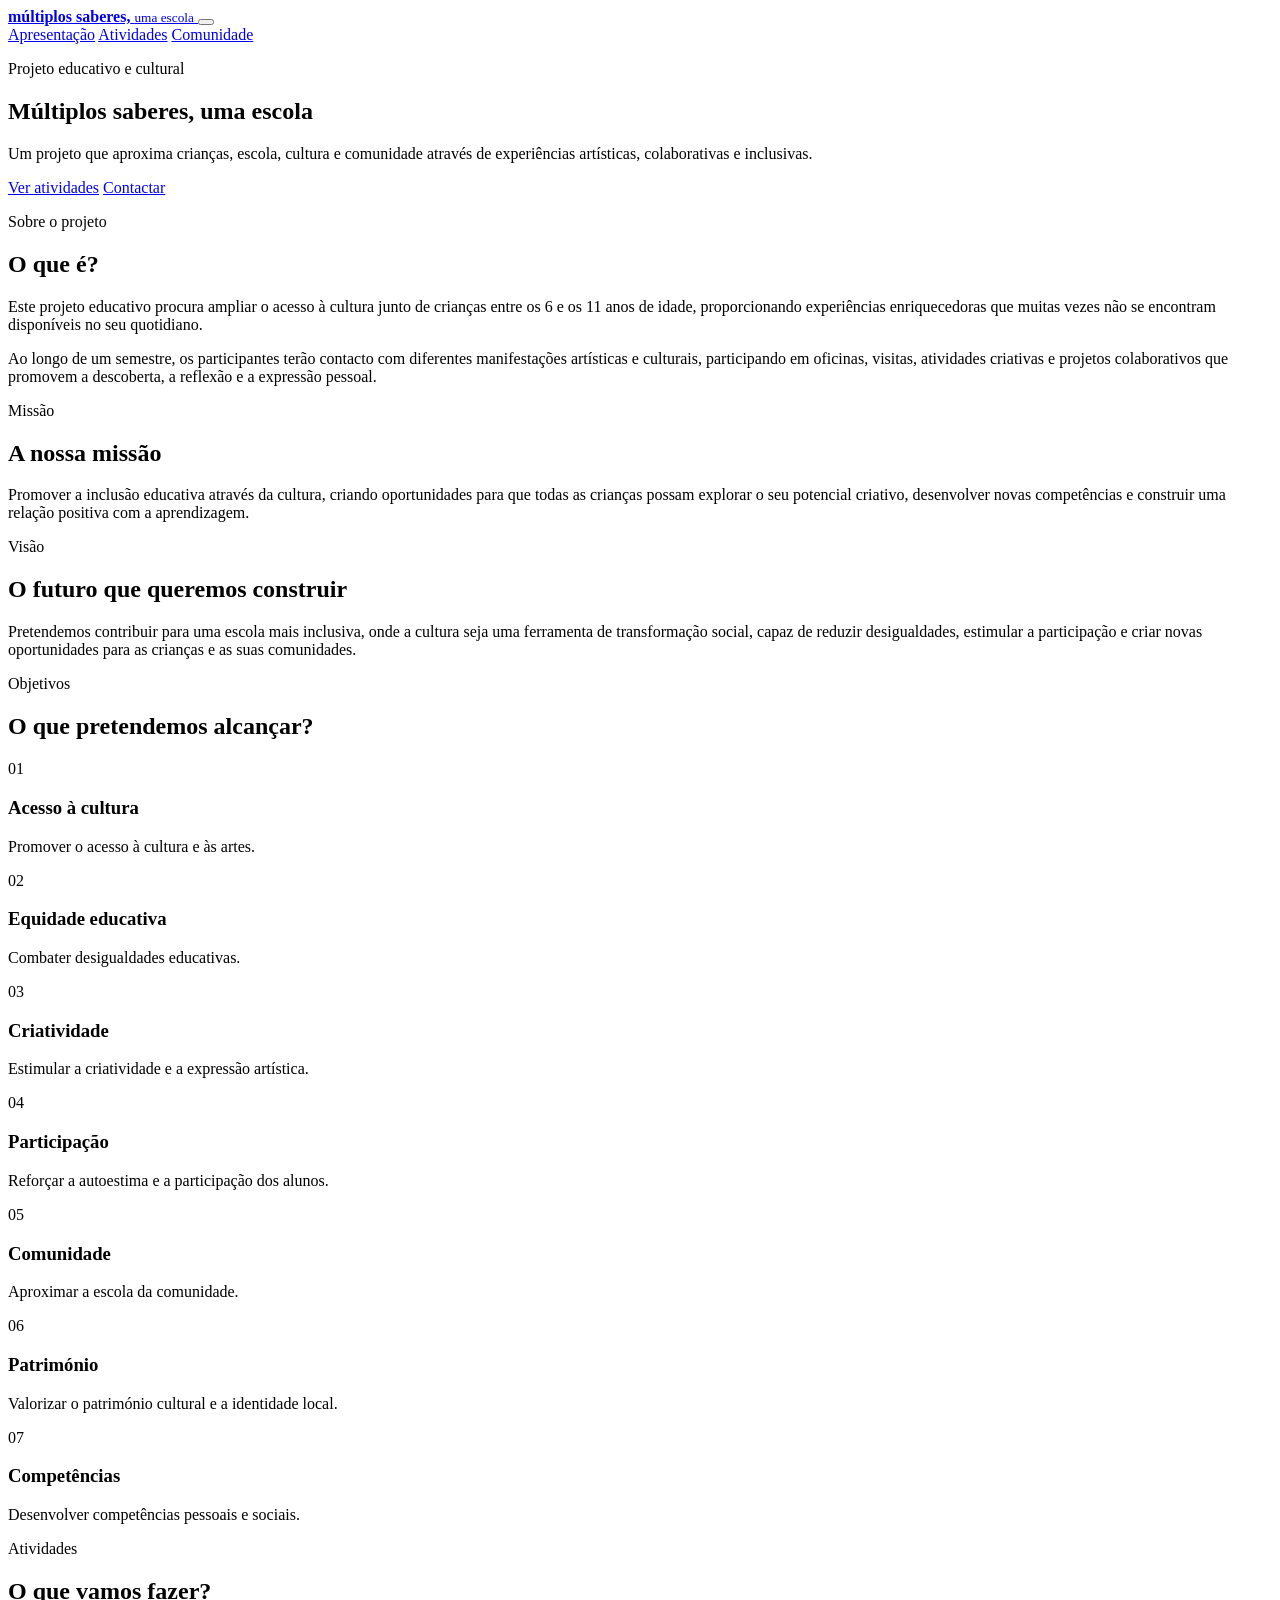
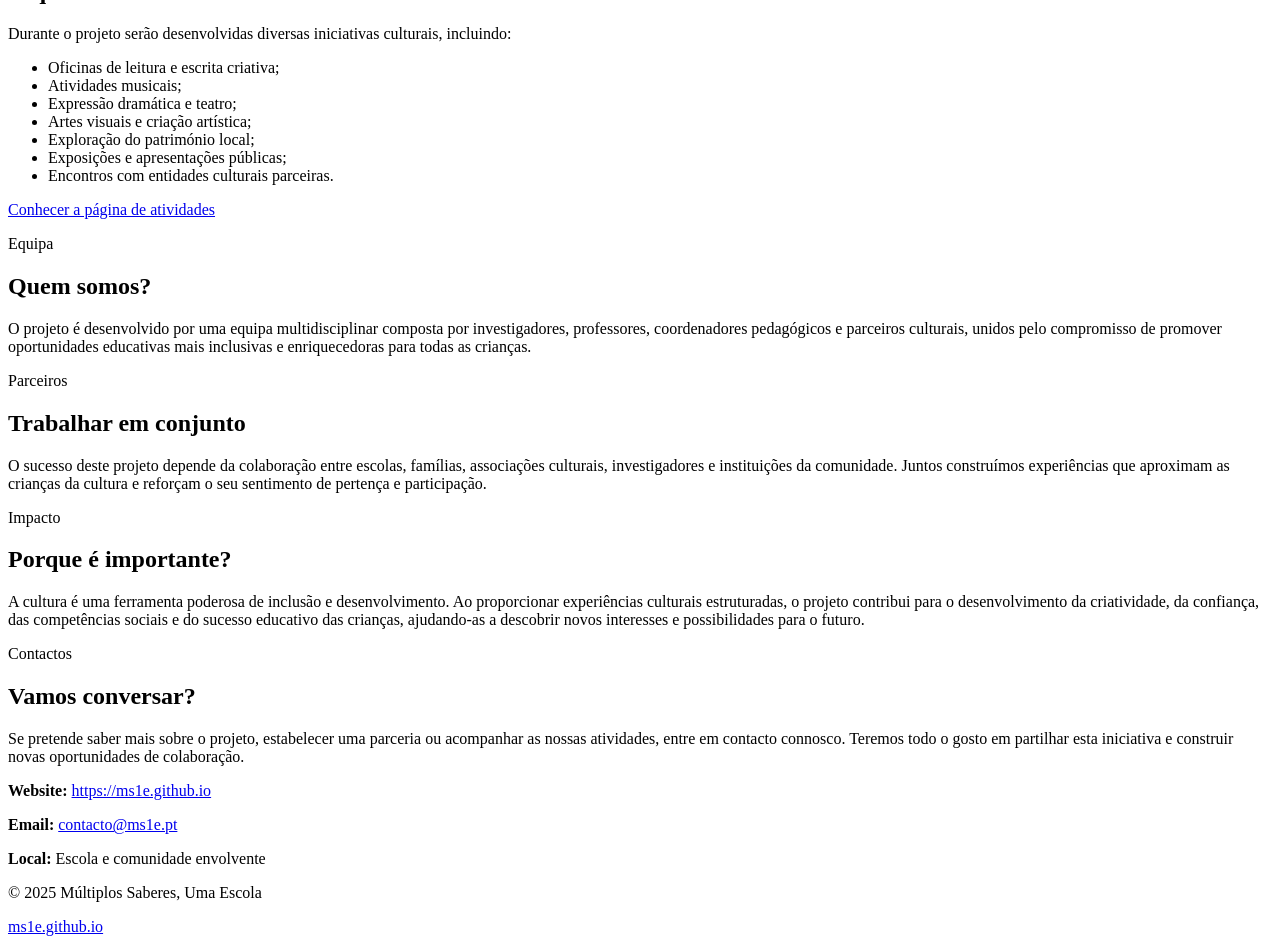
==== index.html @ 80d7c2c6 "Create index.html" ====
<!DOCTYPE html>
<html lang="pt-PT">
<head>
  <meta charset="UTF-8" />
  <meta name="viewport" content="width=device-width, initial-scale=1.0" />

  <title>Múltiplos Saberes, Uma Escola</title>

  <meta
    name="description"
    content="Projeto educativo que promove o acesso à cultura, às artes e à participação comunitária junto de crianças entre os 6 e os 11 anos."
  />

  <link rel="canonical" href="https://ms1e.github.io/" />

  <meta property="og:title" content="Múltiplos Saberes, Uma Escola" />
  <meta
    property="og:description"
    content="Projeto educativo que promove o acesso à cultura, às artes e à participação comunitária junto de crianças entre os 6 e os 11 anos."
  />
  <meta property="og:type" content="website" />
  <meta property="og:url" content="https://ms1e.github.io/" />
  <meta property="og:locale" content="pt_PT" />

  <link rel="stylesheet" href="styles.css" />
</head>

<body>
  <header class="site-header">
    <a class="brand" href="index.html" aria-label="Página inicial">
      <span class="brand-symbol" aria-hidden="true">
        <span class="roof"></span>
        <span class="pillars">
          <span class="pillar pillar-coral"></span>
          <span class="pillar-group">
            <span class="circle-teal"></span>
            <span class="square-teal"></span>
          </span>
          <span class="pillar pillar-blue"></span>
        </span>
      </span>

      <span class="brand-text">
        <strong>múltiplos saberes,</strong>
        <small>uma escola</small>
      </span>
    </a>

    <button class="menu-toggle" aria-label="Abrir menu" aria-expanded="false" type="button">
      <span></span>
      <span></span>
      <span></span>
    </button>

    <nav class="main-nav" aria-label="Navegação principal">
      <a href="index.html" class="active">Apresentação</a>
      <a href="atividades.html">Atividades</a>
      <a href="comunidade.html">Comunidade</a>
    </nav>
  </header>

  <main>
    <section class="hero hero-home">
      <div class="hero-pattern" aria-hidden="true"></div>

      <div class="hero-content">
        <p class="eyebrow">Projeto educativo e cultural</p>
        <h1>Múltiplos saberes, uma escola</h1>
        <p class="hero-lead">
          Um projeto que aproxima crianças, escola, cultura e comunidade através de experiências artísticas,
          colaborativas e inclusivas.
        </p>

        <div class="hero-actions">
          <a class="button primary" href="atividades.html">Ver atividades</a>
          <a class="button secondary" href="#contactos">Contactar</a>
        </div>
      </div>
    </section>

    <section class="section intro-section">
      <div class="section-heading">
        <p class="eyebrow">Sobre o projeto</p>
        <h2>O que é?</h2>
      </div>

      <div class="text-column">
        <p>
          Este projeto educativo procura ampliar o acesso à cultura junto de crianças entre os 6 e os 11 anos
          de idade, proporcionando experiências enriquecedoras que muitas vezes não se encontram disponíveis
          no seu quotidiano.
        </p>
        <p>
          Ao longo de um semestre, os participantes terão contacto com diferentes manifestações artísticas
          e culturais, participando em oficinas, visitas, atividades criativas e projetos colaborativos que
          promovem a descoberta, a reflexão e a expressão pessoal.
        </p>
      </div>
    </section>

    <section class="section two-cards">
      <article class="feature-card blue">
        <p class="eyebrow">Missão</p>
        <h2>A nossa missão</h2>
        <p>
          Promover a inclusão educativa através da cultura, criando oportunidades para que todas as crianças
          possam explorar o seu potencial criativo, desenvolver novas competências e construir uma relação
          positiva com a aprendizagem.
        </p>
      </article>

      <article class="feature-card pale">
        <p class="eyebrow">Visão</p>
        <h2>O futuro que queremos construir</h2>
        <p>
          Pretendemos contribuir para uma escola mais inclusiva, onde a cultura seja uma ferramenta de
          transformação social, capaz de reduzir desigualdades, estimular a participação e criar novas
          oportunidades para as crianças e as suas comunidades.
        </p>
      </article>
    </section>

    <section class="section">
      <div class="section-heading">
        <p class="eyebrow">Objetivos</p>
        <h2>O que pretendemos alcançar?</h2>
      </div>

      <div class="grid cards-grid">
        <article class="card coral-line">
          <span class="card-number">01</span>
          <h3>Acesso à cultura</h3>
          <p>Promover o acesso à cultura e às artes.</p>
        </article>

        <article class="card teal-line">
          <span class="card-number">02</span>
          <h3>Equidade educativa</h3>
          <p>Combater desigualdades educativas.</p>
        </article>

        <article class="card yellow-line">
          <span class="card-number">03</span>
          <h3>Criatividade</h3>
          <p>Estimular a criatividade e a expressão artística.</p>
        </article>

        <article class="card blue-line">
          <span class="card-number">04</span>
          <h3>Participação</h3>
          <p>Reforçar a autoestima e a participação dos alunos.</p>
        </article>

        <article class="card coral-line">
          <span class="card-number">05</span>
          <h3>Comunidade</h3>
          <p>Aproximar a escola da comunidade.</p>
        </article>

        <article class="card teal-line">
          <span class="card-number">06</span>
          <h3>Património</h3>
          <p>Valorizar o património cultural e a identidade local.</p>
        </article>

        <article class="card yellow-line">
          <span class="card-number">07</span>
          <h3>Competências</h3>
          <p>Desenvolver competências pessoais e sociais.</p>
        </article>
      </div>
    </section>

    <section class="section split-section">
      <div>
        <p class="eyebrow">Atividades</p>
        <h2>O que vamos fazer?</h2>
      </div>

      <div class="text-column">
        <p>Durante o projeto serão desenvolvidas diversas iniciativas culturais, incluindo:</p>

        <ul class="styled-list">
          <li>Oficinas de leitura e escrita criativa;</li>
          <li>Atividades musicais;</li>
          <li>Expressão dramática e teatro;</li>
          <li>Artes visuais e criação artística;</li>
          <li>Exploração do património local;</li>
          <li>Exposições e apresentações públicas;</li>
          <li>Encontros com entidades culturais parceiras.</li>
        </ul>

        <a class="text-link" href="atividades.html">Conhecer a página de atividades</a>
      </div>
    </section>

    <section class="section two-cards">
      <article class="feature-card pale">
        <p class="eyebrow">Equipa</p>
        <h2>Quem somos?</h2>
        <p>
          O projeto é desenvolvido por uma equipa multidisciplinar composta por investigadores, professores,
          coordenadores pedagógicos e parceiros culturais, unidos pelo compromisso de promover oportunidades
          educativas mais inclusivas e enriquecedoras para todas as crianças.
        </p>
      </article>

      <article class="feature-card teal">
        <p class="eyebrow">Parceiros</p>
        <h2>Trabalhar em conjunto</h2>
        <p>
          O sucesso deste projeto depende da colaboração entre escolas, famílias, associações culturais,
          investigadores e instituições da comunidade. Juntos construímos experiências que aproximam as
          crianças da cultura e reforçam o seu sentimento de pertença e participação.
        </p>
      </article>
    </section>

    <section class="section impact-section">
      <div class="impact-box">
        <p class="eyebrow">Impacto</p>
        <h2>Porque é importante?</h2>
        <p>
          A cultura é uma ferramenta poderosa de inclusão e desenvolvimento. Ao proporcionar experiências
          culturais estruturadas, o projeto contribui para o desenvolvimento da criatividade, da confiança,
          das competências sociais e do sucesso educativo das crianças, ajudando-as a descobrir novos
          interesses e possibilidades para o futuro.
        </p>
      </div>
    </section>

    <section class="section contact-section" id="contactos">
      <div>
        <p class="eyebrow">Contactos</p>
        <h2>Vamos conversar?</h2>
      </div>

      <div class="contact-card">
        <p>
          Se pretende saber mais sobre o projeto, estabelecer uma parceria ou acompanhar as nossas atividades,
          entre em contacto connosco. Teremos todo o gosto em partilhar esta iniciativa e construir novas
          oportunidades de colaboração.
        </p>

        <div class="contact-details">
          <p>
            <strong>Website:</strong>
            <a href="https://ms1e.github.io">https://ms1e.github.io</a>
          </p>
          <p>
            <strong>Email:</strong>
            <a href="mailto:contacto@ms1e.pt">contacto@ms1e.pt</a>
          </p>
          <p>
            <strong>Local:</strong>
            Escola e comunidade envolvente
          </p>
        </div>
      </div>
    </section>
  </main>

  <footer class="site-footer">
    <p>© 2025 Múltiplos Saberes, Uma Escola</p>
    <p><a href="https://ms1e.github.io">ms1e.github.io</a></p>
  </footer>

  <script src="script.js"></script>
</body>
</html>
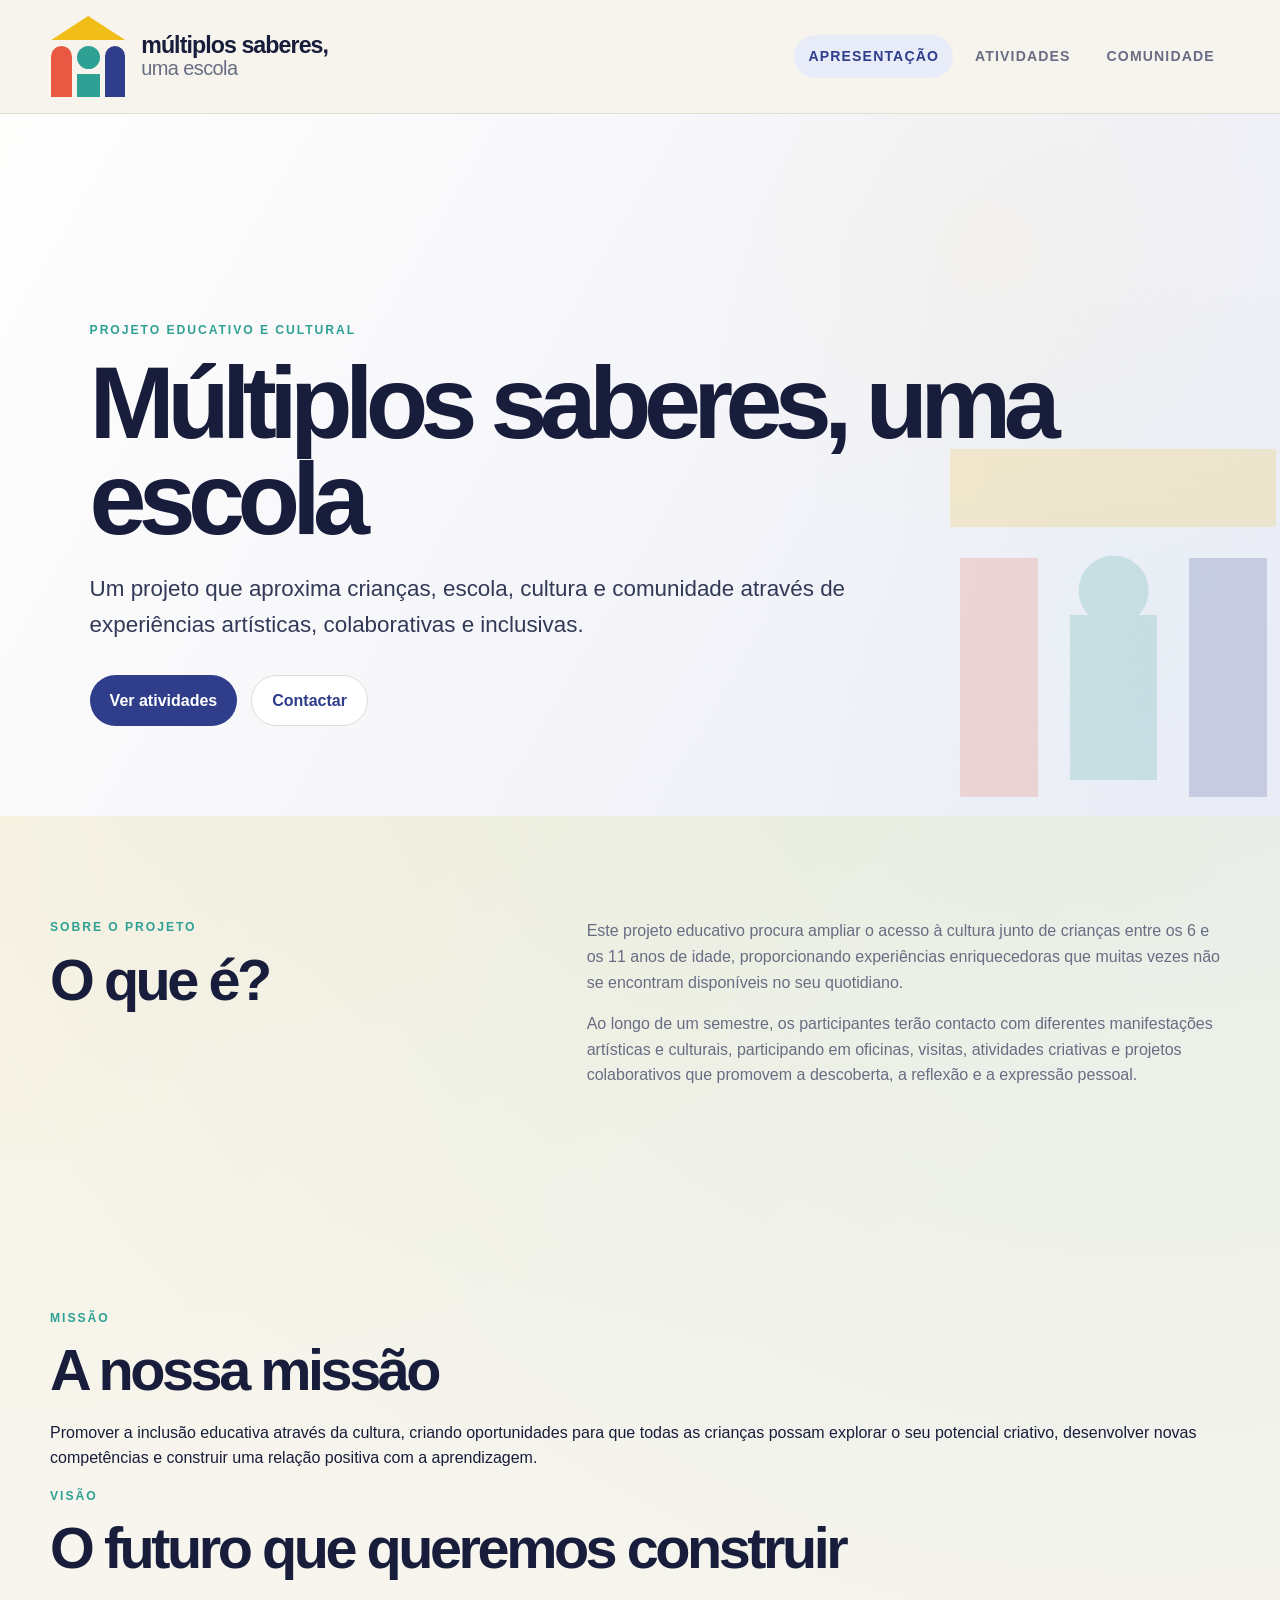
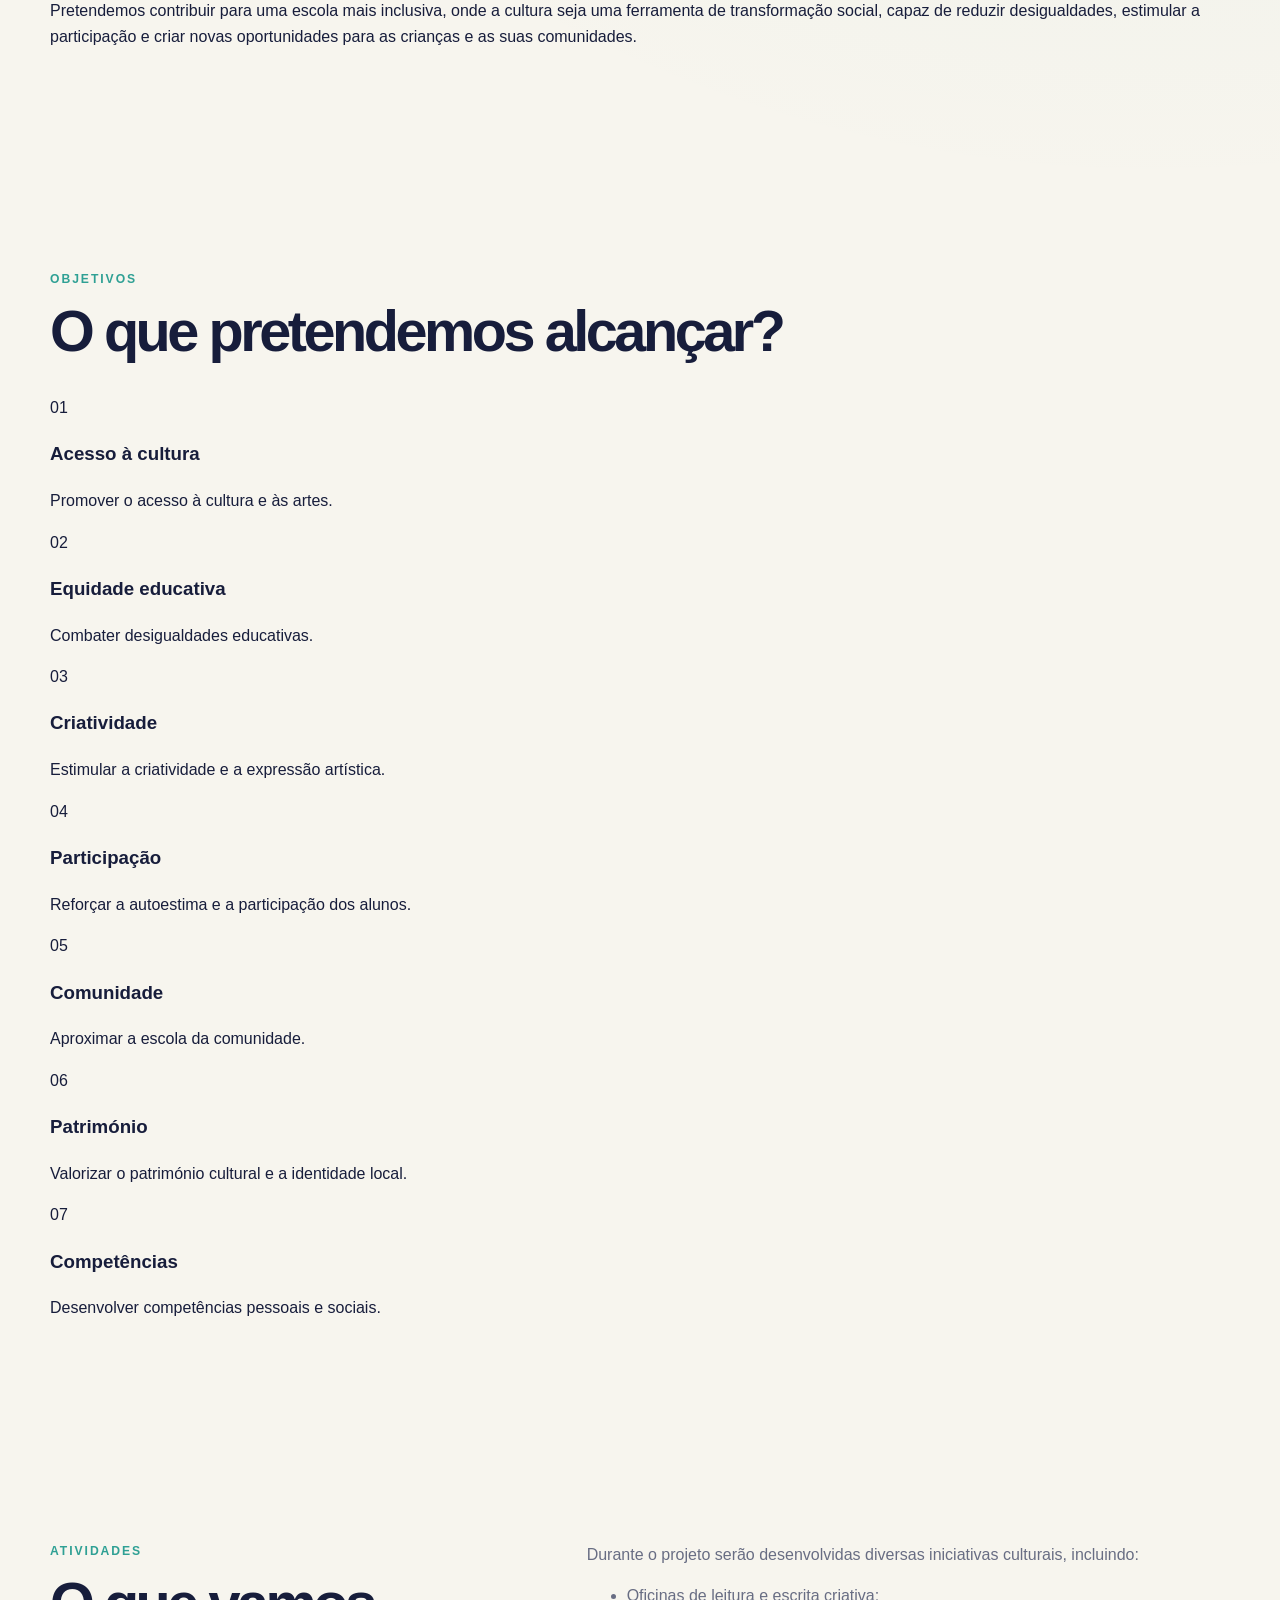
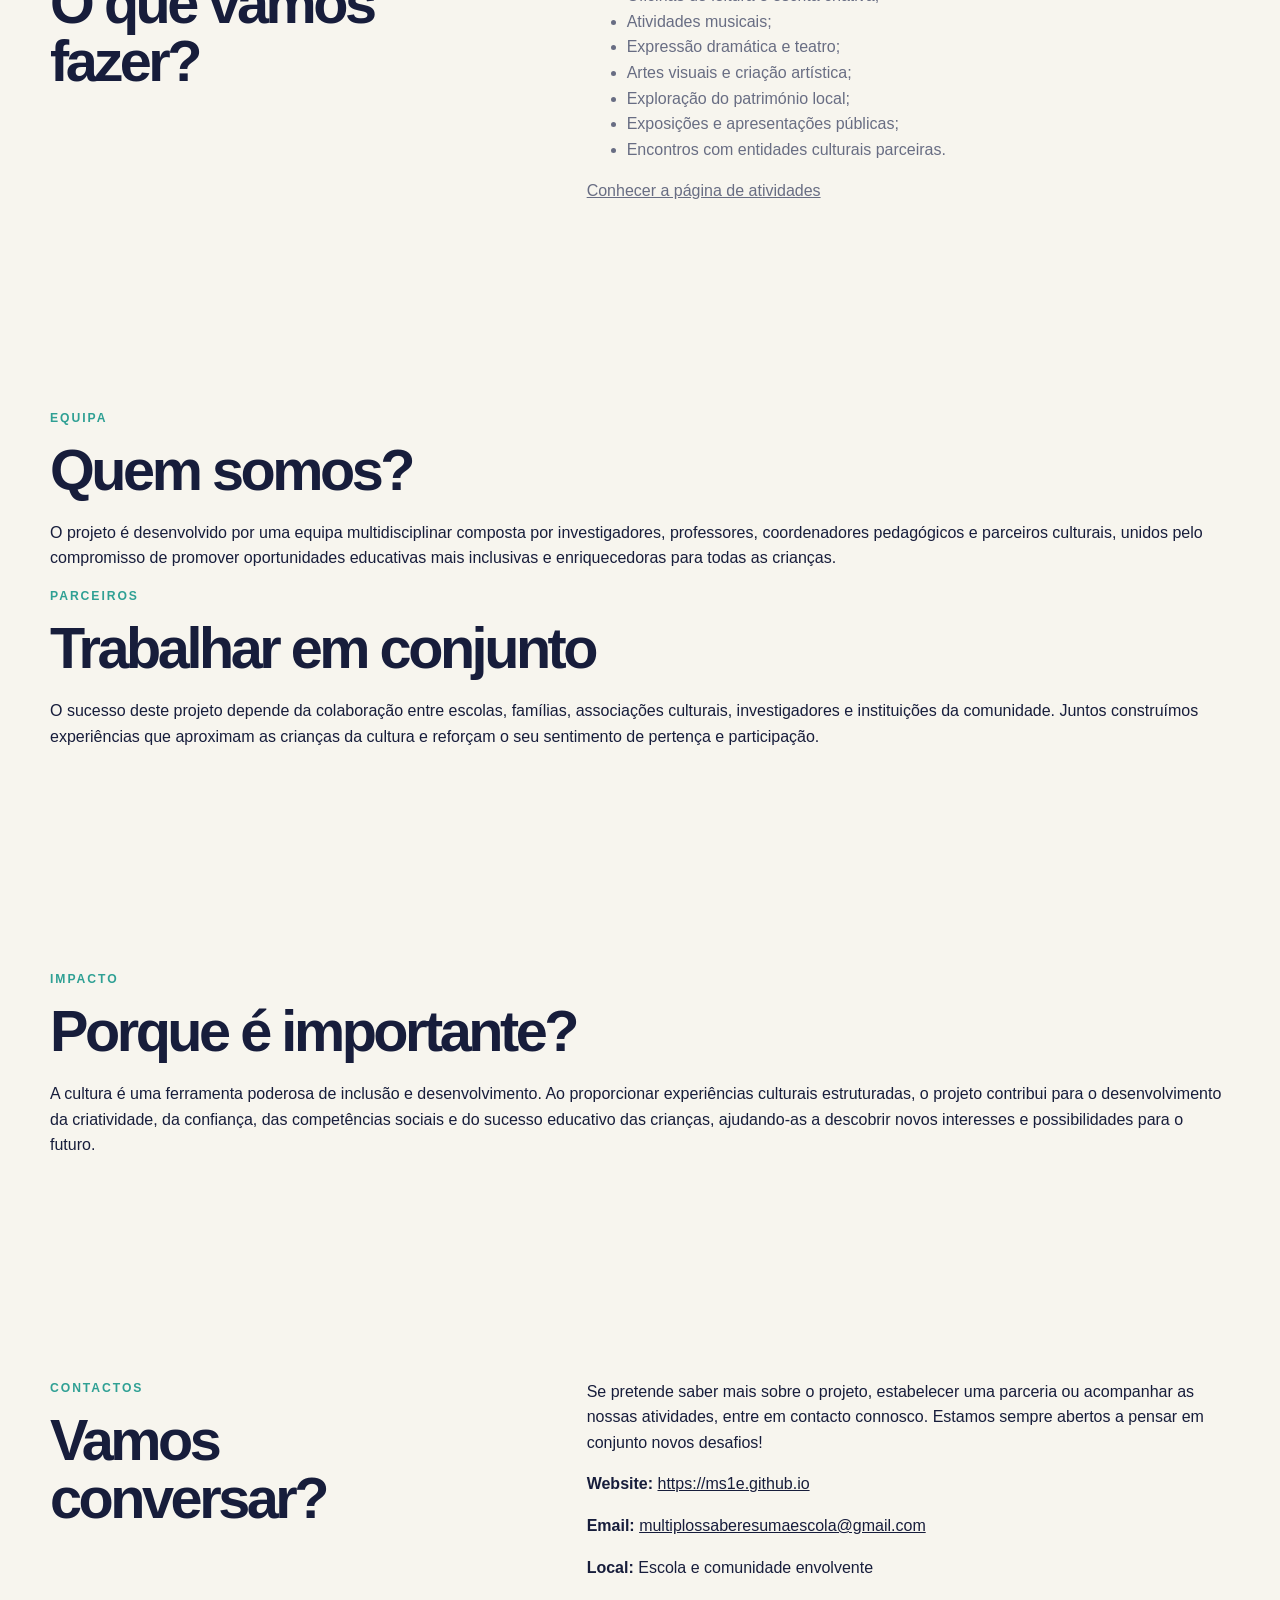
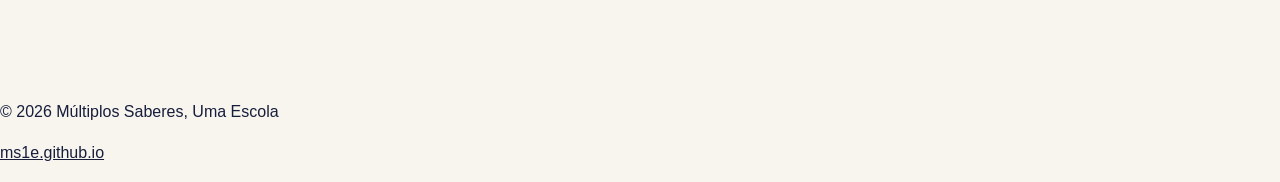
==== commit e93226fe: "Update index.html" ====
--- a/index.html
+++ b/index.html
@@ -238,8 +238,7 @@
       <div class="contact-card">
         <p>
           Se pretende saber mais sobre o projeto, estabelecer uma parceria ou acompanhar as nossas atividades,
-          entre em contacto connosco. Teremos todo o gosto em partilhar esta iniciativa e construir novas
-          oportunidades de colaboração.
+          entre em contacto connosco. Estamos sempre abertos a pensar em conjunto novos desafios!
         </p>
 
         <div class="contact-details">
@@ -249,7 +248,7 @@
           </p>
           <p>
             <strong>Email:</strong>
-            <a href="mailto:contacto@ms1e.pt">contacto@ms1e.pt</a>
+            <a href="mailto:multiplossaberesumaescola@gmail.com">multiplossaberesumaescola@gmail.com</a>
           </p>
           <p>
             <strong>Local:</strong>
@@ -261,7 +260,7 @@
   </main>
 
   <footer class="site-footer">
-    <p>© 2025 Múltiplos Saberes, Uma Escola</p>
+    <p>© 2026 Múltiplos Saberes, Uma Escola</p>
     <p><a href="https://ms1e.github.io">ms1e.github.io</a></p>
   </footer>
 
--- a/styles.css
+++ b/styles.css
@@ -0,0 +1,372 @@
+:root {
+  --bg: #f7f5ee;
+  --paper: #ffffff;
+  --paper-warm: #fbf7ed;
+
+  --ink: #171d3b;
+  --ink-soft: #323957;
+  --muted: #686d83;
+  --line: #deded4;
+
+  --blue: #2f3d8a;
+  --blue-soft: #e8ebf8;
+
+  --teal: #2fa094;
+  --teal-soft: #e3f3f0;
+
+  --coral: #e85842;
+  --coral-soft: #fbe6e1;
+
+  --yellow: #f1bd18;
+  --yellow-soft: #fff4cc;
+
+  --shadow: 0 18px 45px rgba(23, 29, 59, 0.08);
+  --radius: 24px;
+  --container: 1180px;
+
+  --font-main: Georgia, "Times New Roman", serif;
+  --font-ui: Arial, Helvetica, sans-serif;
+}
+
+* {
+  box-sizing: border-box;
+}
+
+html {
+  scroll-behavior: smooth;
+}
+
+body {
+  margin: 0;
+  background:
+    radial-gradient(circle at top left, rgba(241, 189, 24, 0.12), transparent 30%),
+    radial-gradient(circle at 90% 10%, rgba(47, 160, 148, 0.10), transparent 28%),
+    var(--bg);
+  color: var(--ink);
+  font-family: var(--font-ui);
+  line-height: 1.6;
+}
+
+a {
+  color: inherit;
+}
+
+p {
+  margin-top: 0;
+}
+
+.site-header {
+  position: sticky;
+  top: 0;
+  z-index: 50;
+  display: flex;
+  align-items: center;
+  justify-content: space-between;
+  gap: 24px;
+  padding: 16px clamp(18px, 4vw, 52px);
+  background: rgba(247, 245, 238, 0.94);
+  border-bottom: 1px solid var(--line);
+  backdrop-filter: blur(14px);
+}
+
+.brand {
+  display: inline-flex;
+  align-items: center;
+  gap: 16px;
+  color: var(--ink);
+  text-decoration: none;
+}
+
+.brand-symbol {
+  display: grid;
+  gap: 6px;
+  width: 74px;
+  flex: 0 0 auto;
+}
+
+.roof {
+  width: 74px;
+  height: 24px;
+  background: var(--yellow);
+  clip-path: polygon(50% 0, 100% 100%, 0 100%);
+}
+
+.pillars {
+  display: grid;
+  grid-template-columns: 1fr 1fr 1fr;
+  gap: 5px;
+  align-items: end;
+  height: 51px;
+}
+
+.pillar {
+  display: block;
+  height: 51px;
+  border-radius: 18px 18px 0 0;
+}
+
+.pillar-coral {
+  background: var(--coral);
+}
+
+.pillar-blue {
+  background: var(--blue);
+}
+
+.pillar-group {
+  display: grid;
+  gap: 5px;
+}
+
+.circle-teal {
+  display: block;
+  width: 23px;
+  height: 23px;
+  margin-inline: auto;
+  background: var(--teal);
+  border-radius: 50%;
+}
+
+.square-teal {
+  display: block;
+  height: 23px;
+  background: var(--teal);
+}
+
+.brand-text {
+  display: flex;
+  flex-direction: column;
+  line-height: 1.02;
+}
+
+.brand-text strong {
+  color: var(--ink);
+  font-size: clamp(1.05rem, 2vw, 1.45rem);
+  font-weight: 800;
+  letter-spacing: -0.04em;
+}
+
+.brand-text small {
+  color: var(--muted);
+  font-size: clamp(0.92rem, 1.7vw, 1.25rem);
+  letter-spacing: -0.03em;
+}
+
+.main-nav {
+  display: flex;
+  align-items: center;
+  gap: 8px;
+}
+
+.main-nav a {
+  padding: 10px 14px;
+  color: var(--muted);
+  text-decoration: none;
+  font-size: 0.88rem;
+  font-weight: 800;
+  text-transform: uppercase;
+  letter-spacing: 0.08em;
+  border-radius: 999px;
+}
+
+.main-nav a:hover,
+.main-nav a.active {
+  background: var(--blue-soft);
+  color: var(--blue);
+}
+
+.menu-toggle {
+  display: none;
+  width: 46px;
+  height: 42px;
+  border: 1px solid var(--line);
+  background: var(--paper);
+  border-radius: 999px;
+  cursor: pointer;
+}
+
+.menu-toggle span {
+  display: block;
+  width: 18px;
+  height: 2px;
+  margin: 4px auto;
+  background: var(--ink);
+}
+
+.hero,
+.page-hero {
+  position: relative;
+  overflow: hidden;
+  color: var(--ink);
+  background:
+    linear-gradient(120deg, rgba(255, 255, 255, 0.88), rgba(232, 235, 248, 0.84)),
+    radial-gradient(circle at 78% 20%, rgba(241, 189, 24, 0.34), transparent 27%),
+    radial-gradient(circle at 88% 72%, rgba(47, 160, 148, 0.18), transparent 30%),
+    var(--paper-warm);
+}
+
+.hero {
+  min-height: 78vh;
+  display: flex;
+  align-items: flex-end;
+  padding: clamp(42px, 7vw, 96px);
+}
+
+.page-hero {
+  padding: clamp(70px, 10vw, 130px) clamp(20px, 7vw, 90px);
+}
+
+.hero-pattern {
+  position: absolute;
+  right: clamp(-60px, -4vw, -20px);
+  bottom: -40px;
+  width: clamp(260px, 34vw, 480px);
+  height: clamp(260px, 34vw, 480px);
+  opacity: 0.18;
+  background:
+    linear-gradient(var(--yellow), var(--yellow)) 50% 8% / 75% 18% no-repeat,
+    linear-gradient(var(--coral), var(--coral)) 18% 70% / 18% 55% no-repeat,
+    radial-gradient(circle, var(--teal) 0 35%, transparent 36%) 50% 34% / 32% 32% no-repeat,
+    linear-gradient(var(--teal), var(--teal)) 50% 72% / 20% 38% no-repeat,
+    linear-gradient(var(--blue), var(--blue)) 82% 70% / 18% 55% no-repeat;
+  clip-path: inset(0 round 28px);
+}
+
+.hero-content,
+.page-hero > :not(.hero-pattern) {
+  position: relative;
+  z-index: 1;
+}
+
+.hero-content {
+  max-width: 980px;
+}
+
+.hero h1,
+.page-hero h1 {
+  max-width: 1000px;
+  margin: 0 0 24px;
+  color: var(--ink);
+  font-family: var(--font-ui);
+  font-size: clamp(3.1rem, 8vw, 7rem);
+  font-weight: 800;
+  line-height: 0.94;
+  letter-spacing: -0.075em;
+}
+
+.hero-lead,
+.page-hero p {
+  max-width: 760px;
+  color: var(--ink-soft);
+  font-size: clamp(1.08rem, 2vw, 1.4rem);
+}
+
+.eyebrow {
+  margin-bottom: 14px;
+  color: var(--teal);
+  font-size: 0.76rem;
+  font-weight: 900;
+  text-transform: uppercase;
+  letter-spacing: 0.16em;
+}
+
+.hero-actions {
+  display: flex;
+  flex-wrap: wrap;
+  gap: 14px;
+  margin-top: 32px;
+}
+
+.button {
+  display: inline-flex;
+  align-items: center;
+  justify-content: center;
+  min-height: 48px;
+  padding: 12px 20px;
+  border-radius: 999px;
+  text-decoration: none;
+  font-weight: 900;
+  transition: transform 0.2s ease, background 0.2s ease, color 0.2s ease;
+}
+
+.button:hover {
+  transform: translateY(-2px);
+}
+
+.button.primary {
+  background: var(--blue);
+  color: white;
+}
+
+.button.primary:hover {
+  background: #263372;
+}
+
+.button.secondary {
+  background: var(--paper);
+  color: var(--blue);
+  border: 1px solid var(--line);
+}
+
+.section {
+  width: min(var(--container), calc(100% - 40px));
+  margin: 0 auto;
+  padding: clamp(58px, 8vw, 110px) 0;
+}
+
+.section-heading {
+  max-width: 780px;
+  margin-bottom: 34px;
+}
+
+.section h2,
+.feature-card h2,
+.callout h2,
+.community-band h2 {
+  margin: 0 0 20px;
+  color: var(--ink);
+  font-family: var(--font-ui);
+  font-size: clamp(2.15rem, 4.5vw, 4.3rem);
+  font-weight: 800;
+  line-height: 1;
+  letter-spacing: -0.06em;
+}
+
+.intro-section,
+.split-section,
+.contact-section {
+  display: grid;
+  grid-template-columns: 0.82fr 1.18fr;
+  gap: clamp(32px, 7vw, 90px);
+  align-items: start;
+}
+
+.text-column {
+  max-width: 760px;
+  color: var(--muted);
+
+  .site-footer {
+  display: flex;
+  flex-direction: column;
+  align-items: center;
+  justify-content: center;
+  gap: 8px;
+  padding: 32px clamp(20px, 4vw, 52px);
+  background: var(--ink);
+  color: rgba(255, 255, 255, 0.78);
+  font-size: 0.9rem;
+  text-align: center;
+}
+
+.site-footer p {
+  margin: 0;
+}
+
+.site-footer a {
+  color: inherit;
+  text-decoration: none;
+}
+
+.site-footer a:hover {
+  text-decoration: underline;
+}
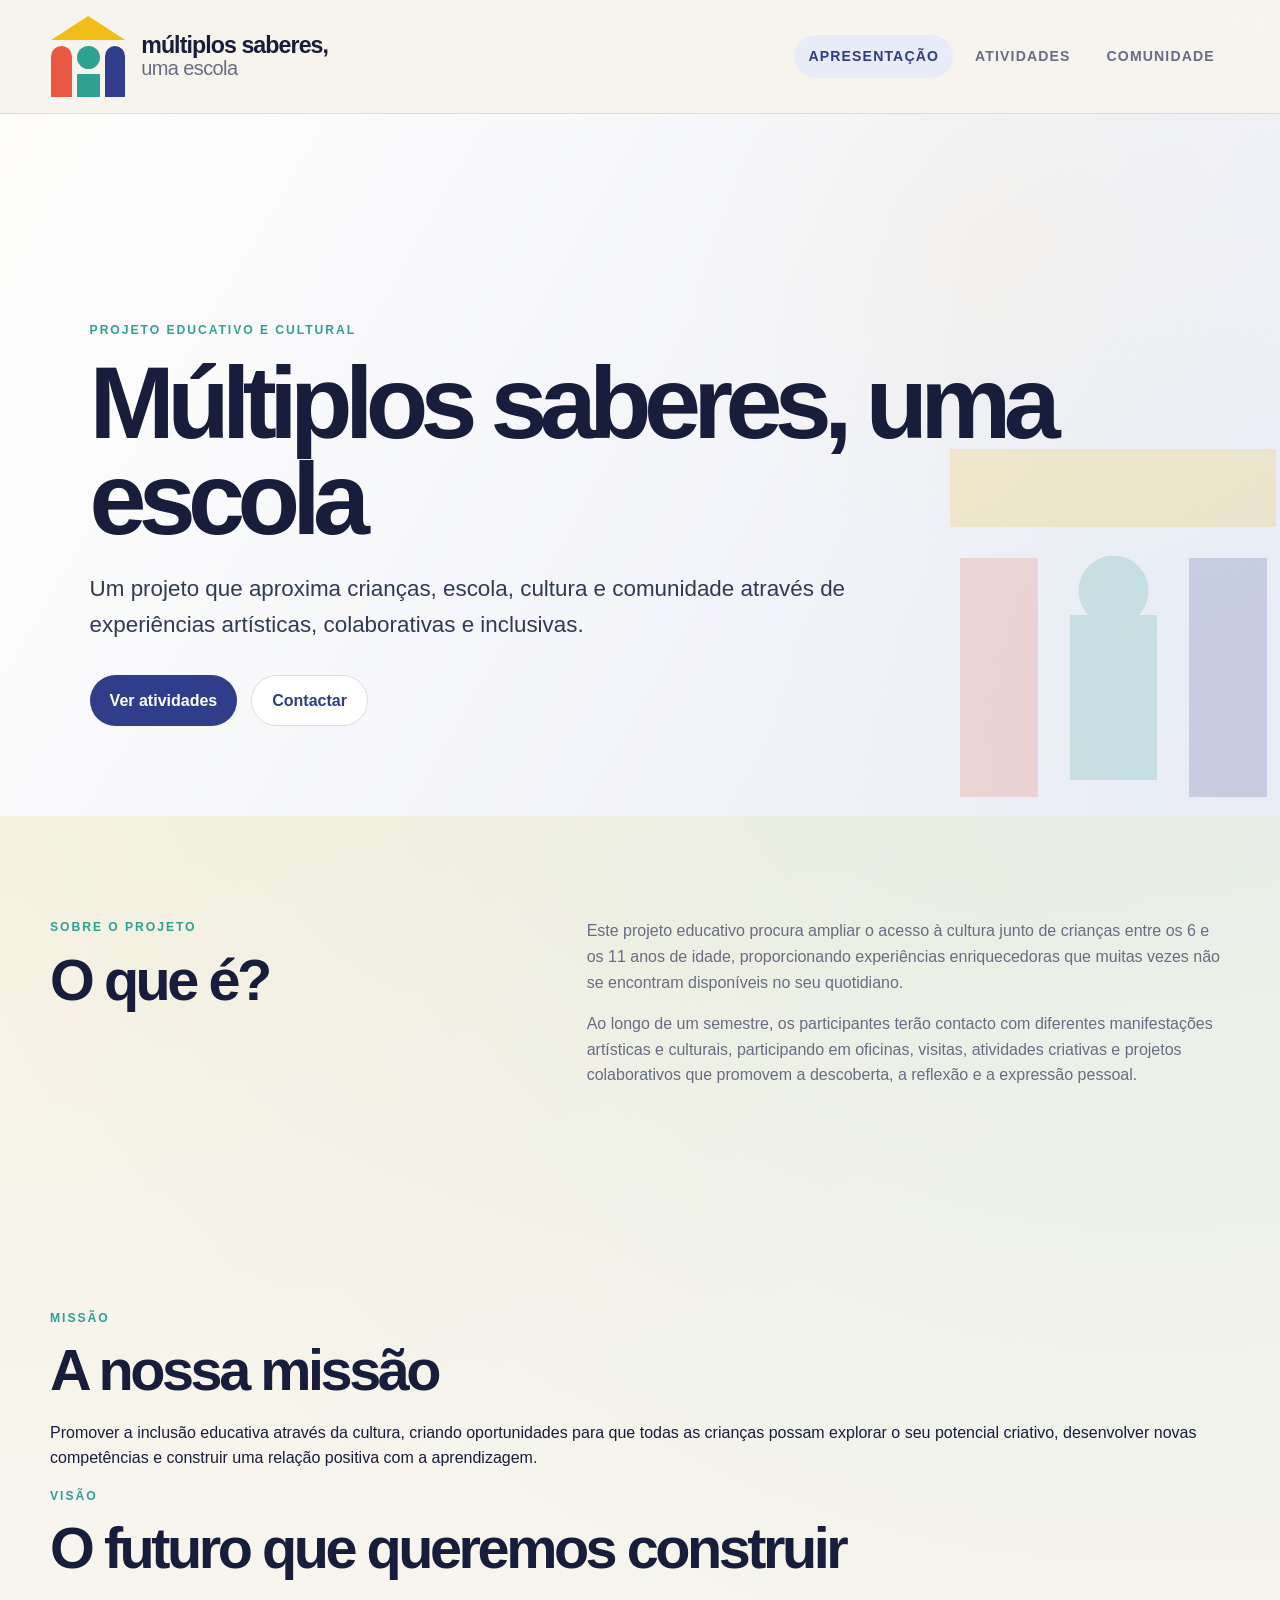
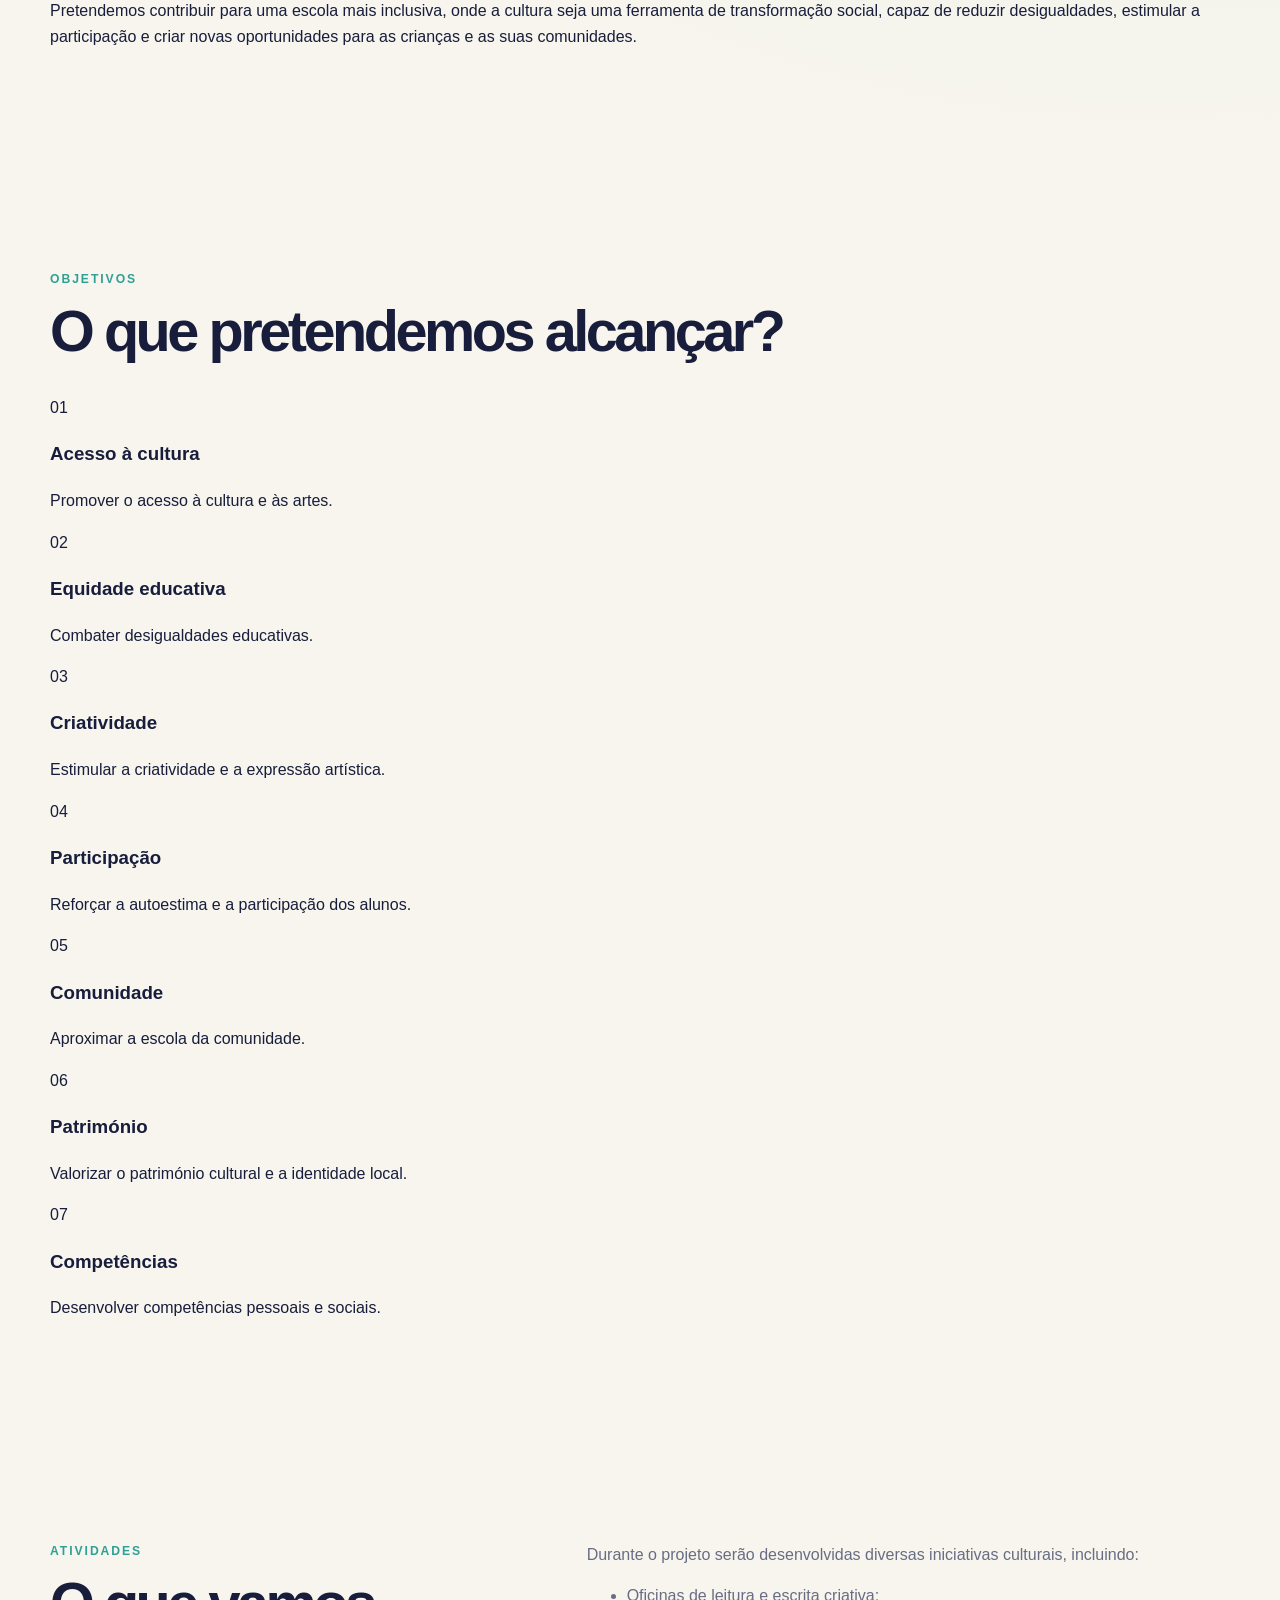
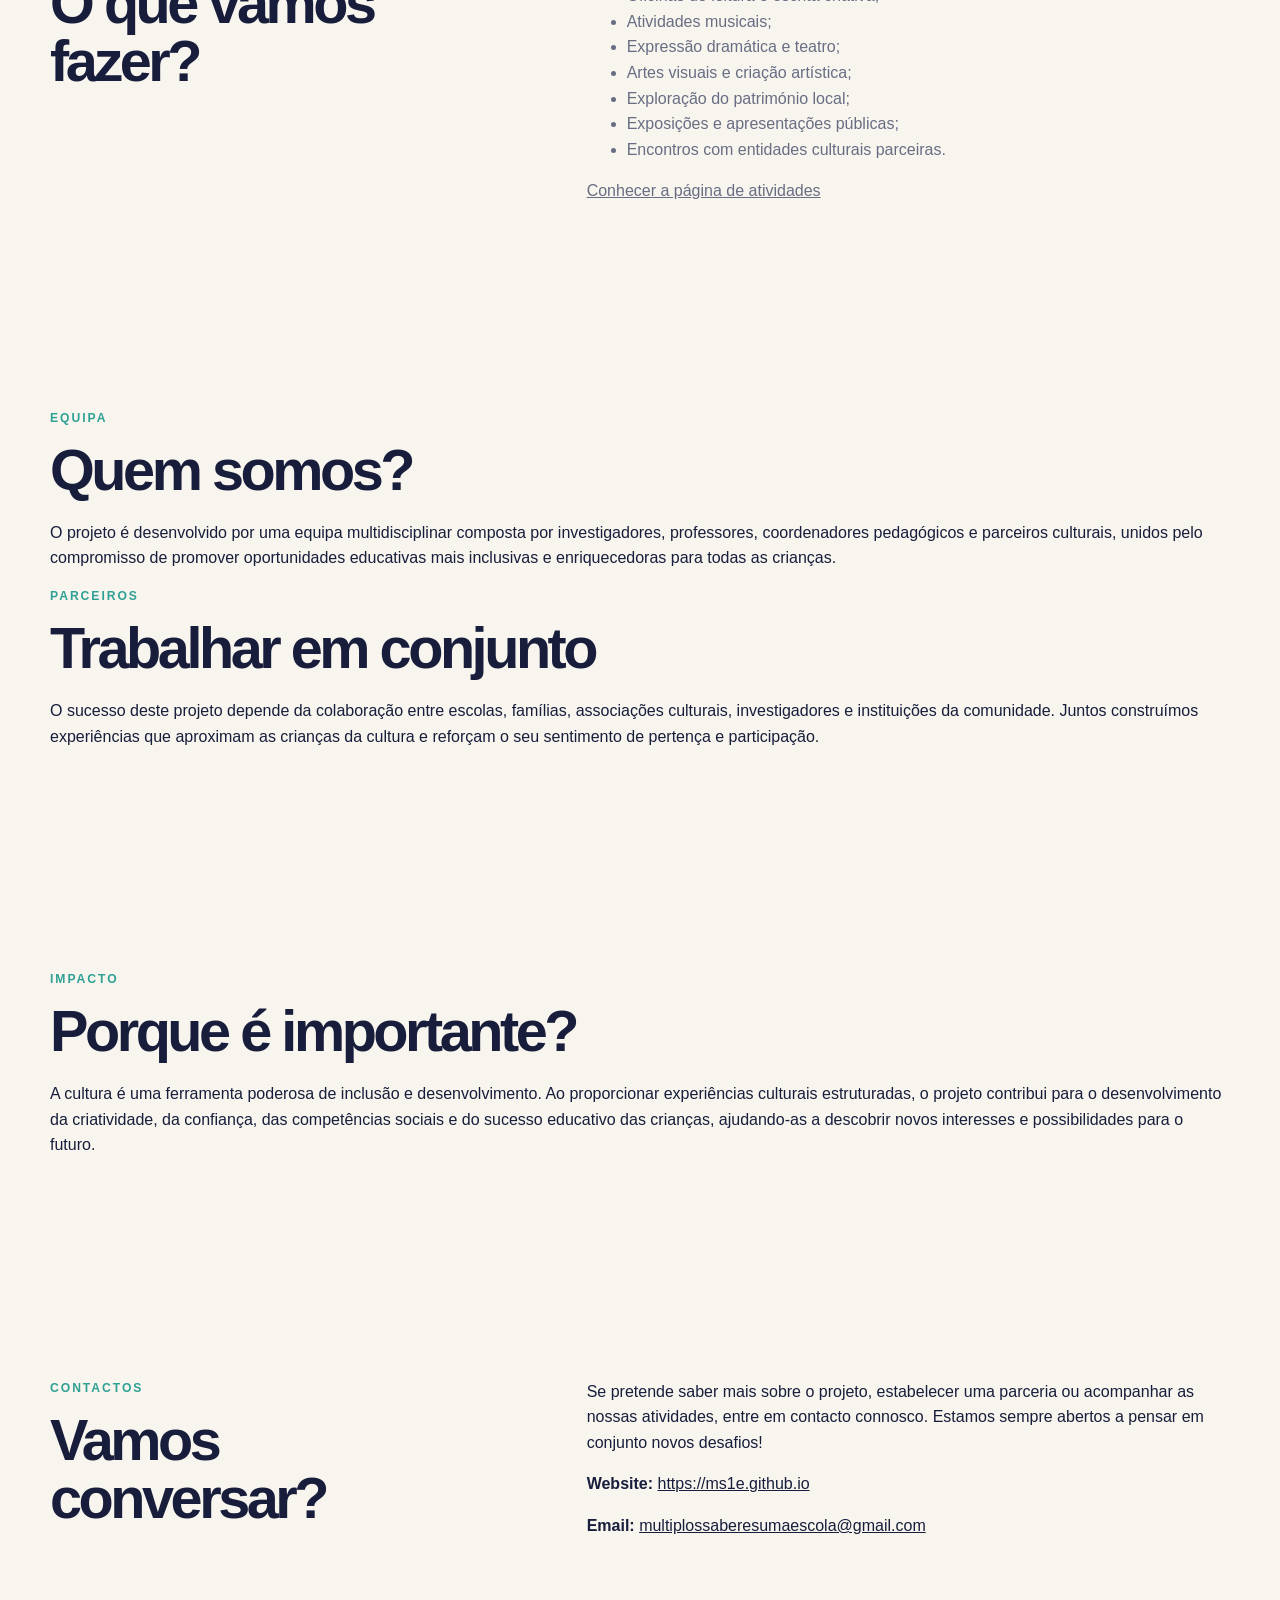
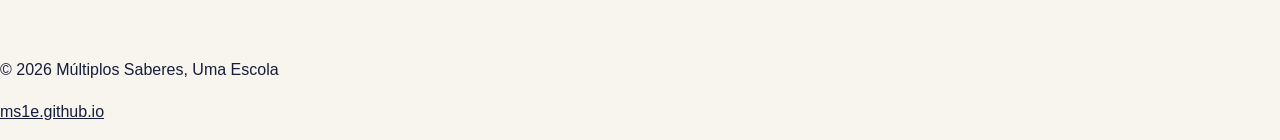
==== commit 3863e49b: "Update index.html" ====
--- a/index.html
+++ b/index.html
@@ -250,10 +250,7 @@
             <strong>Email:</strong>
             <a href="mailto:multiplossaberesumaescola@gmail.com">multiplossaberesumaescola@gmail.com</a>
           </p>
-          <p>
-            <strong>Local:</strong>
-            Escola e comunidade envolvente
-          </p>
+         
         </div>
       </div>
     </section>
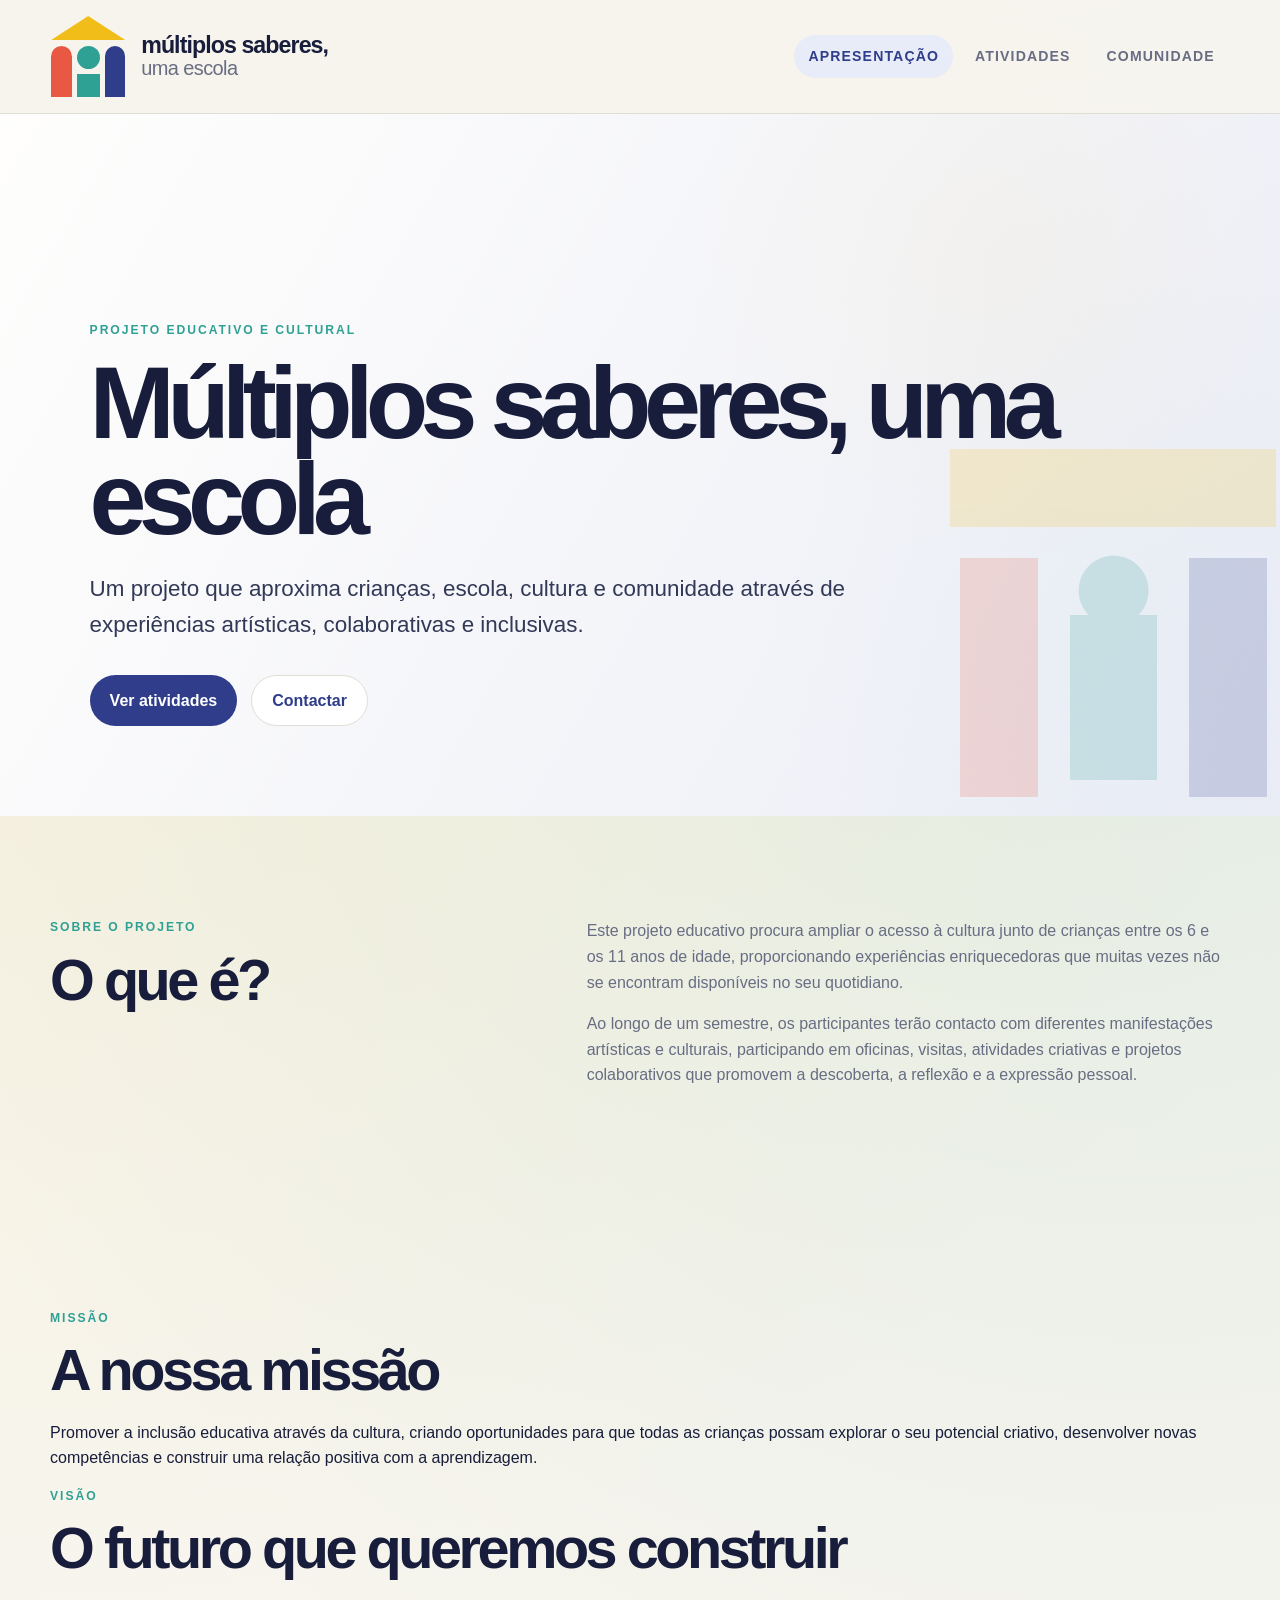
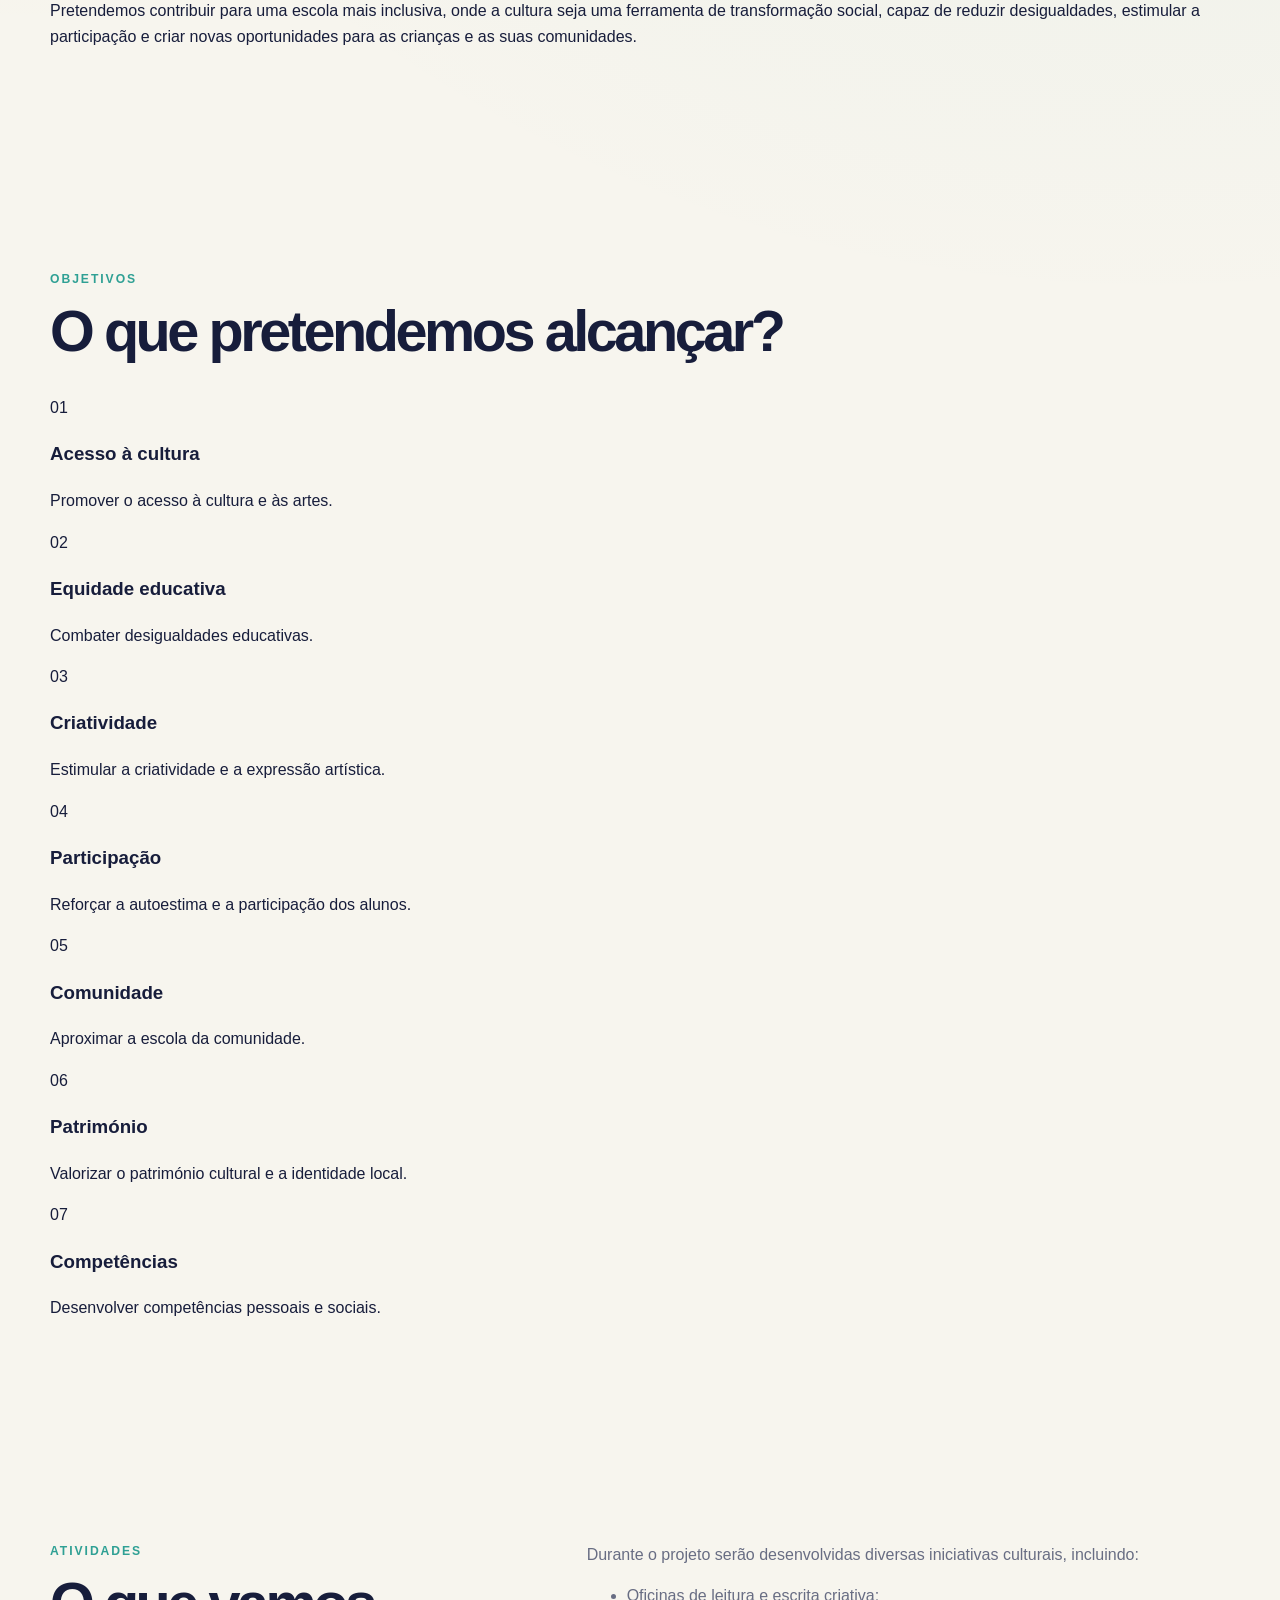
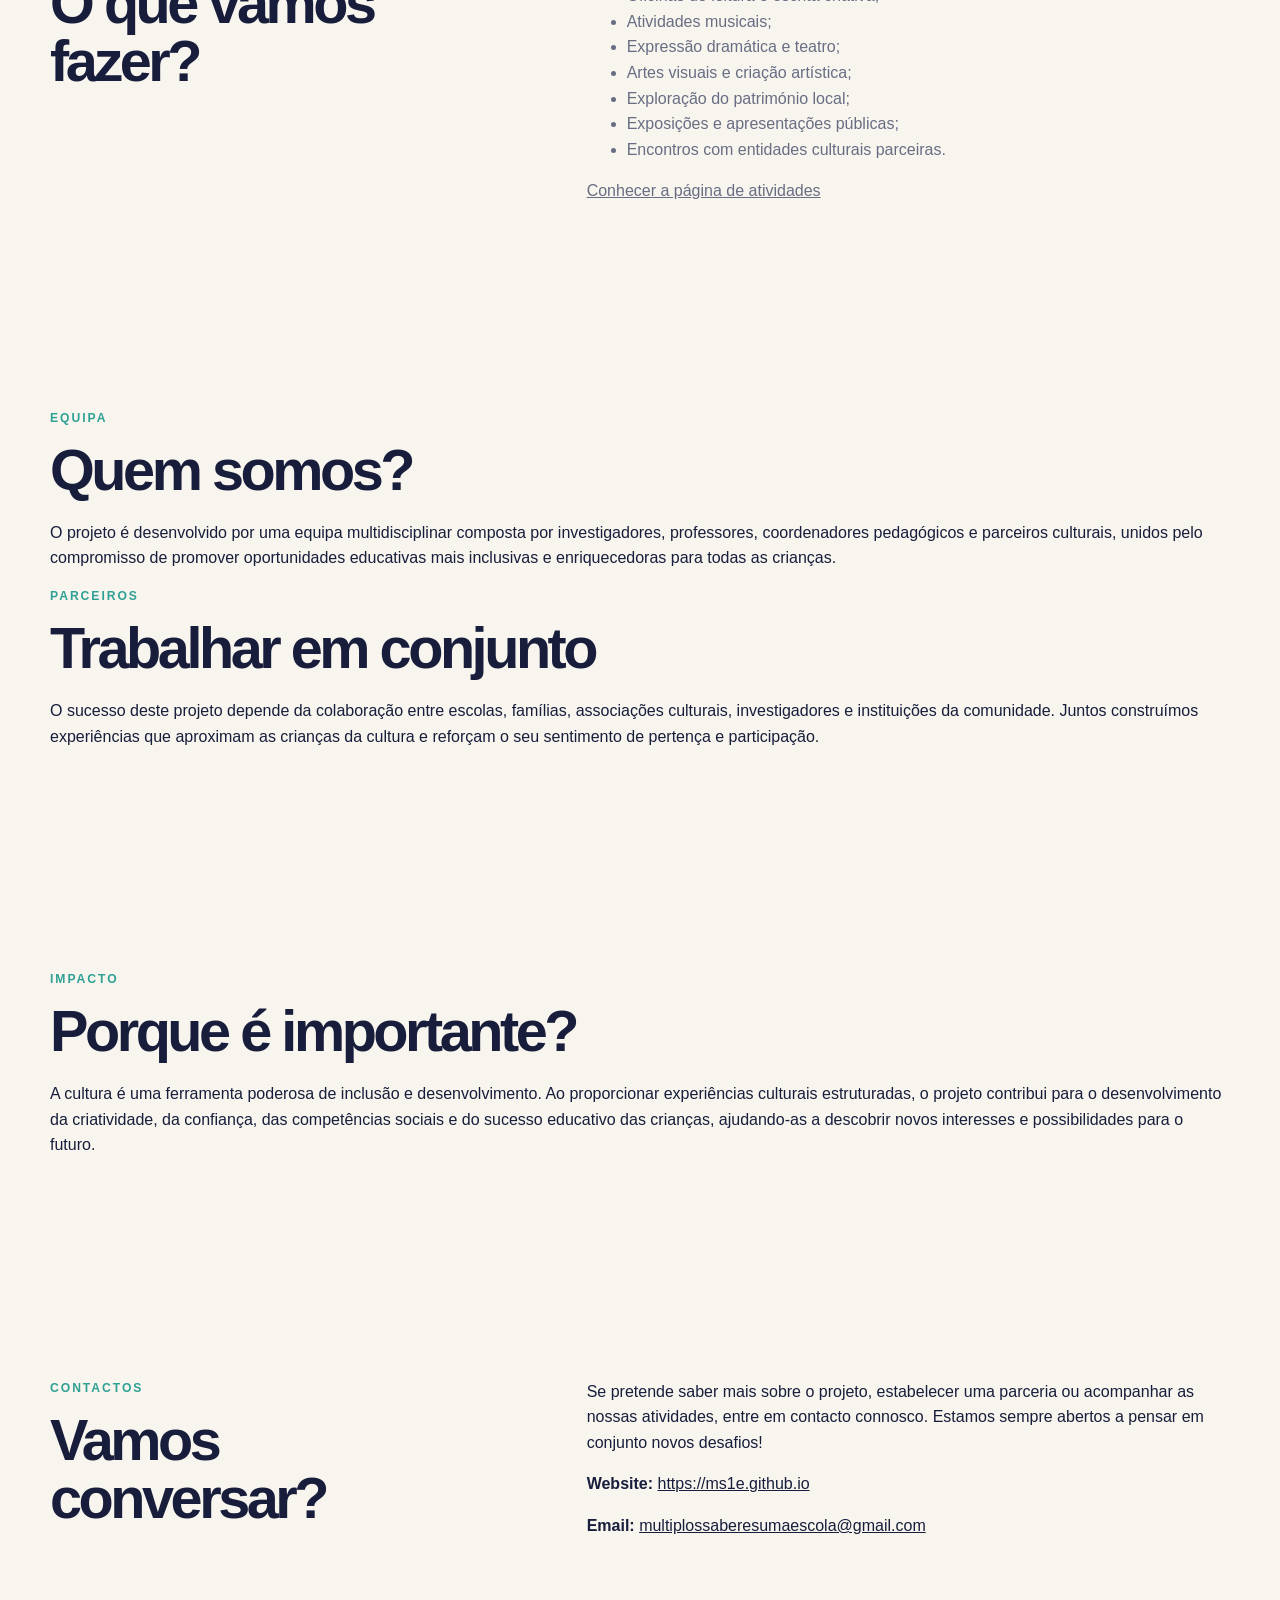
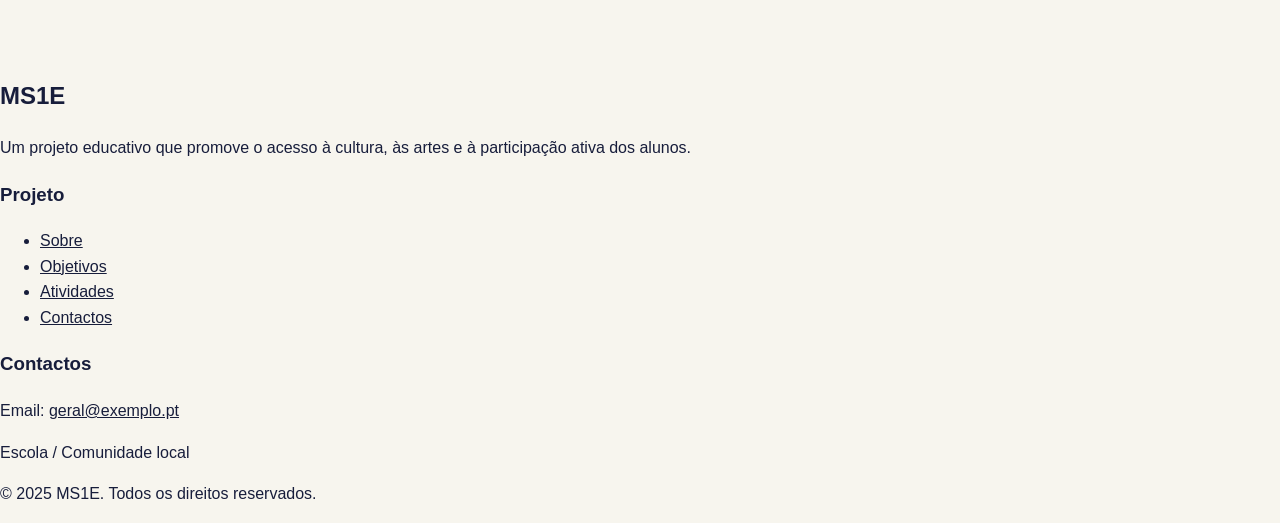
==== commit 6bc47ea2: "Update index.html" ====
--- a/index.html
+++ b/index.html
@@ -256,10 +256,36 @@
     </section>
   </main>
 
-  <footer class="site-footer">
-    <p>© 2026 Múltiplos Saberes, Uma Escola</p>
-    <p><a href="https://ms1e.github.io">ms1e.github.io</a></p>
-  </footer>
+<footer class="site-footer">
+  <div class="footer-container">
+    <div class="footer-brand">
+      <h2>MS1E</h2>
+      <p>
+        Um projeto educativo que promove o acesso à cultura, às artes e à participação ativa dos alunos.
+      </p>
+    </div>
+
+    <div class="footer-info">
+      <h3>Projeto</h3>
+      <ul>
+        <li><a href="#sobre">Sobre</a></li>
+        <li><a href="#objetivos">Objetivos</a></li>
+        <li><a href="#atividades">Atividades</a></li>
+        <li><a href="#contactos">Contactos</a></li>
+      </ul>
+    </div>
+
+    <div class="footer-info">
+      <h3>Contactos</h3>
+      <p>Email: <a href="mailto:geral@exemplo.pt">geral@exemplo.pt</a></p>
+      <p>Escola / Comunidade local</p>
+    </div>
+  </div>
+
+  <div class="footer-bottom">
+    <p>&copy; 2025 MS1E. Todos os direitos reservados.</p>
+  </div>
+</footer>
 
   <script src="script.js"></script>
 </body>
--- a/styles.css
+++ b/styles.css
@@ -370,3 +370,109 @@
 .site-footer a:hover {
   text-decoration: underline;
 }
+  .section {
+  padding: 70px 24px;
+}
+
+.section-heading {
+  max-width: 900px;
+  margin: 0 auto 40px;
+  text-align: center;
+}
+
+.eyebrow {
+  margin: 0 0 10px;
+  font-size: 0.85rem;
+  font-weight: 700;
+  letter-spacing: 0.12em;
+  text-transform: uppercase;
+  color: #e76f51;
+}
+
+.section-heading h2 {
+  margin: 0;
+  font-size: clamp(2rem, 4vw, 3rem);
+  color: #1f2937;
+}
+
+.grid {
+  display: grid;
+}
+
+.cards-grid {
+  max-width: 1100px;
+  margin: 0 auto;
+  grid-template-columns: repeat(auto-fit, minmax(230px, 1fr));
+  gap: 24px;
+}
+
+.card {
+  position: relative;
+  background: linear-gradient(180deg, #ffffff 0%, #f9fafb 100%);
+  padding: 32px 26px;
+  border-radius: 24px;
+  box-shadow: 0 12px 30px rgba(15, 23, 42, 0.1);
+  border: 1px solid rgba(15, 23, 42, 0.08);
+  overflow: hidden;
+  transition: transform 0.25s ease, box-shadow 0.25s ease;
+}
+
+.card:hover {
+  transform: translateY(-6px);
+  box-shadow: 0 20px 45px rgba(15, 23, 42, 0.14);
+}
+
+.card::before {
+  content: "";
+  position: absolute;
+  top: 0;
+  left: 0;
+  width: 100%;
+  height: 7px;
+}
+
+.coral-line::before {
+  background: #e76f51;
+}
+
+.teal-line::before {
+  background: #2a9d8f;
+}
+
+.yellow-line::before {
+  background: #f4a261;
+}
+
+.blue-line::before {
+  background: #457b9d;
+}
+
+.card-number {
+  display: inline-flex;
+  align-items: center;
+  justify-content: center;
+  width: 46px;
+  height: 46px;
+  margin-bottom: 18px;
+  border-radius: 50%;
+  background: #f3f4f6;
+  color: #374151;
+  font-weight: 800;
+  font-size: 0.95rem;
+}
+
+.card h3 {
+  margin: 0 0 12px;
+  font-size: 1.25rem;
+  color: #111827;
+}
+
+.card p {
+  margin: 0;
+  color: #4b5563;
+  line-height: 1.6;
+  font-size: 1rem;
+}
+.card {
+  height: 100%;
+}
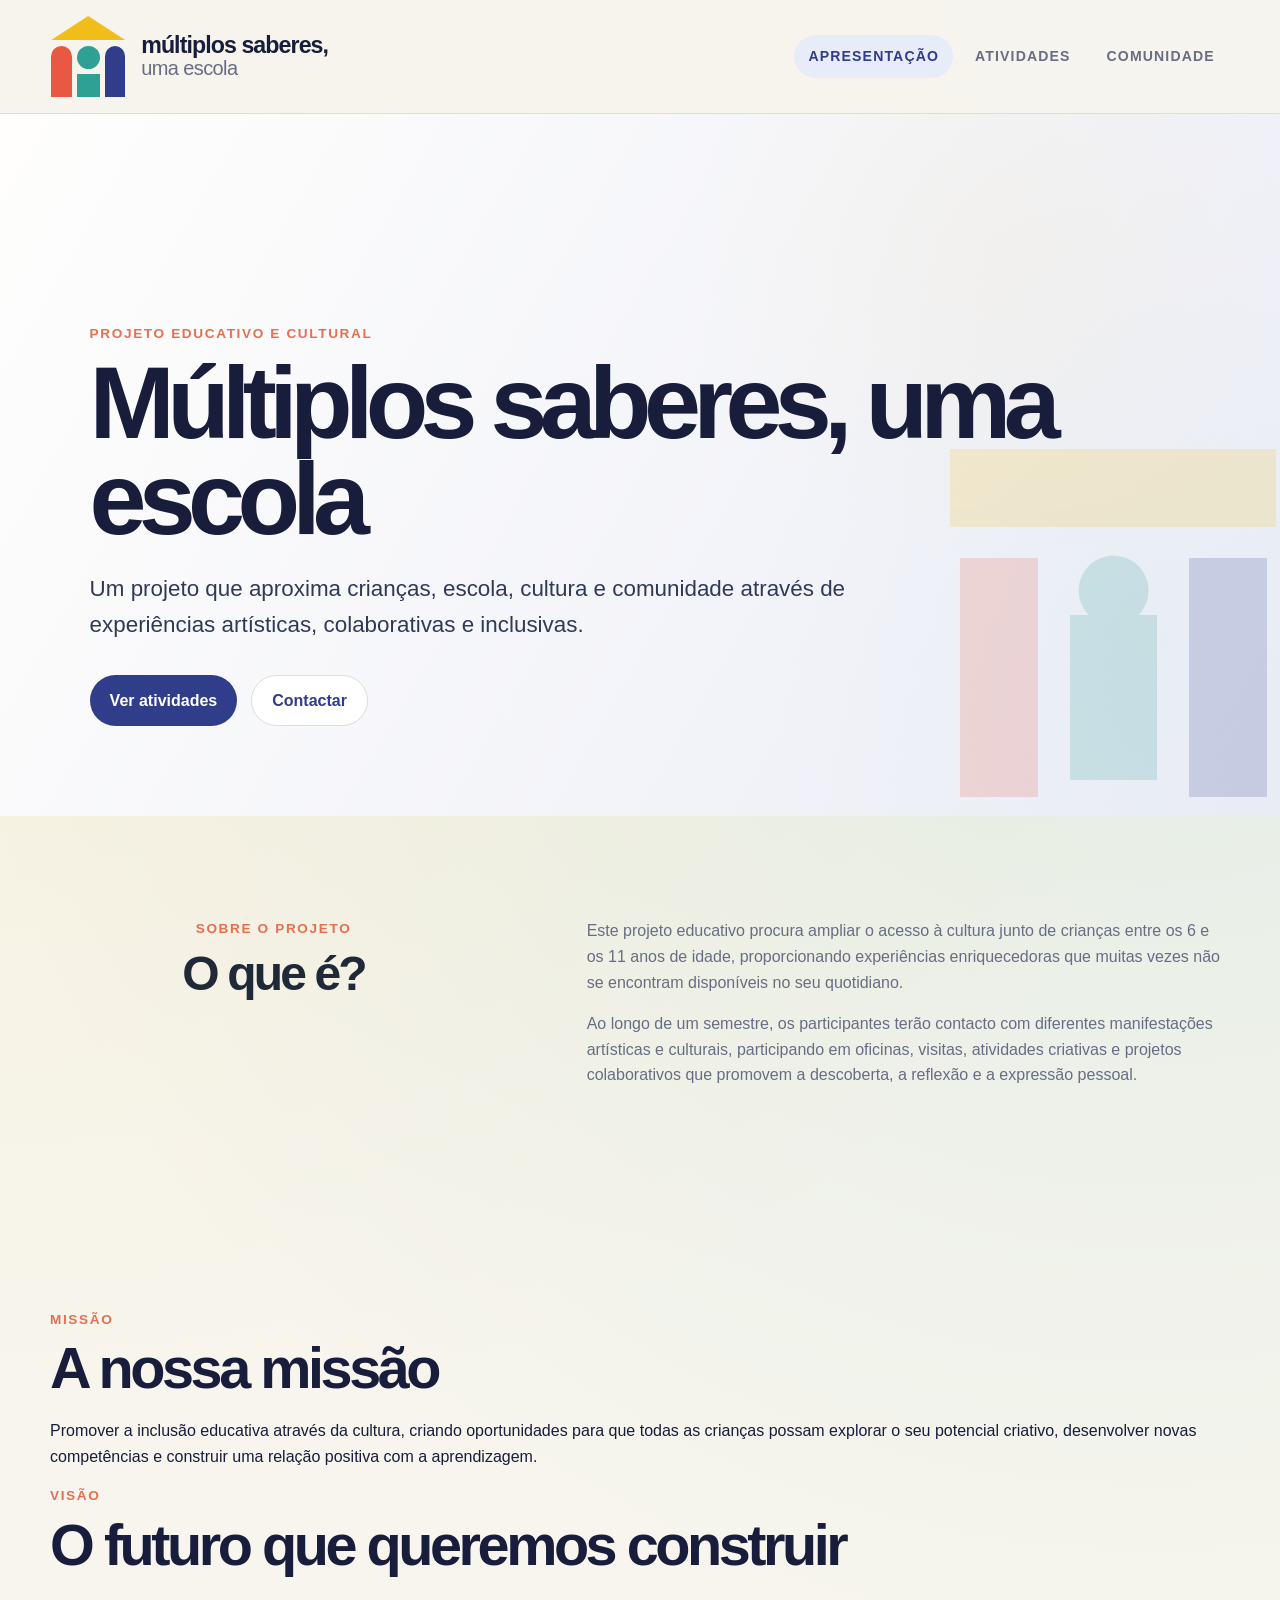
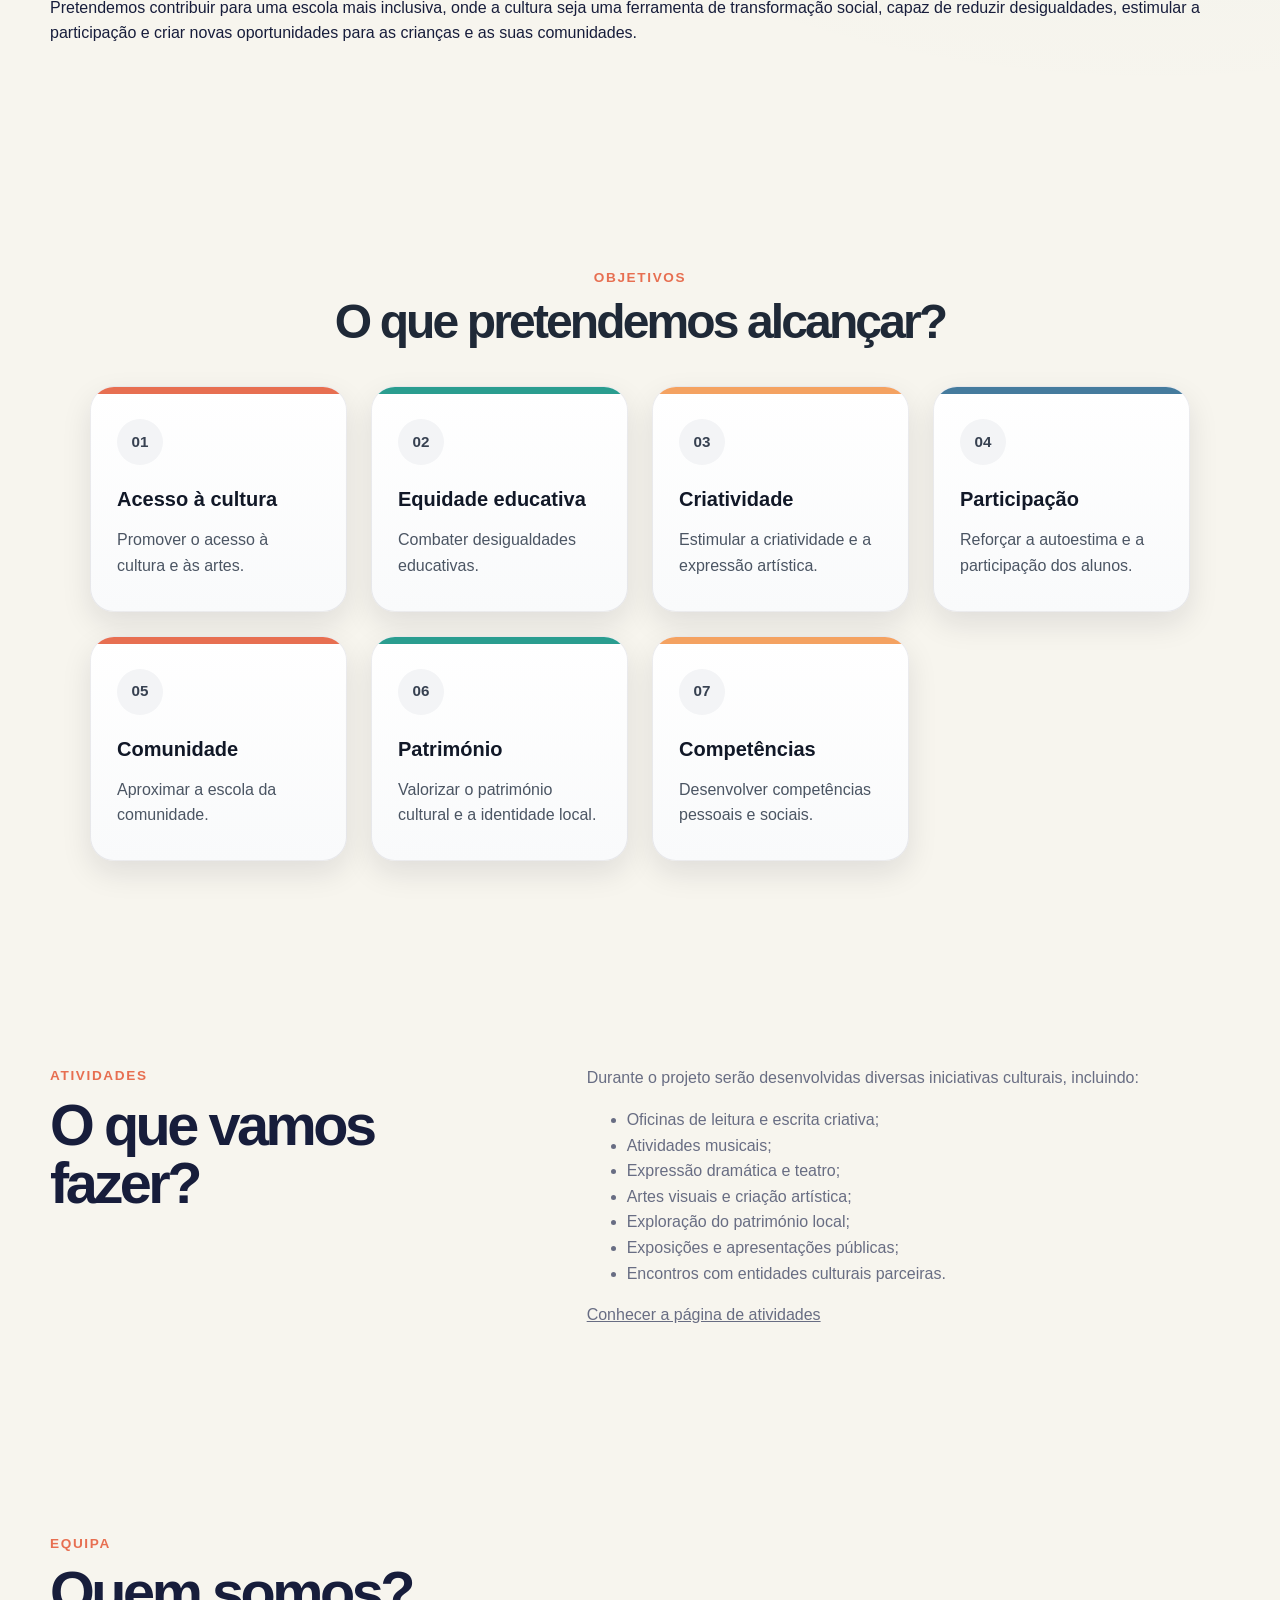
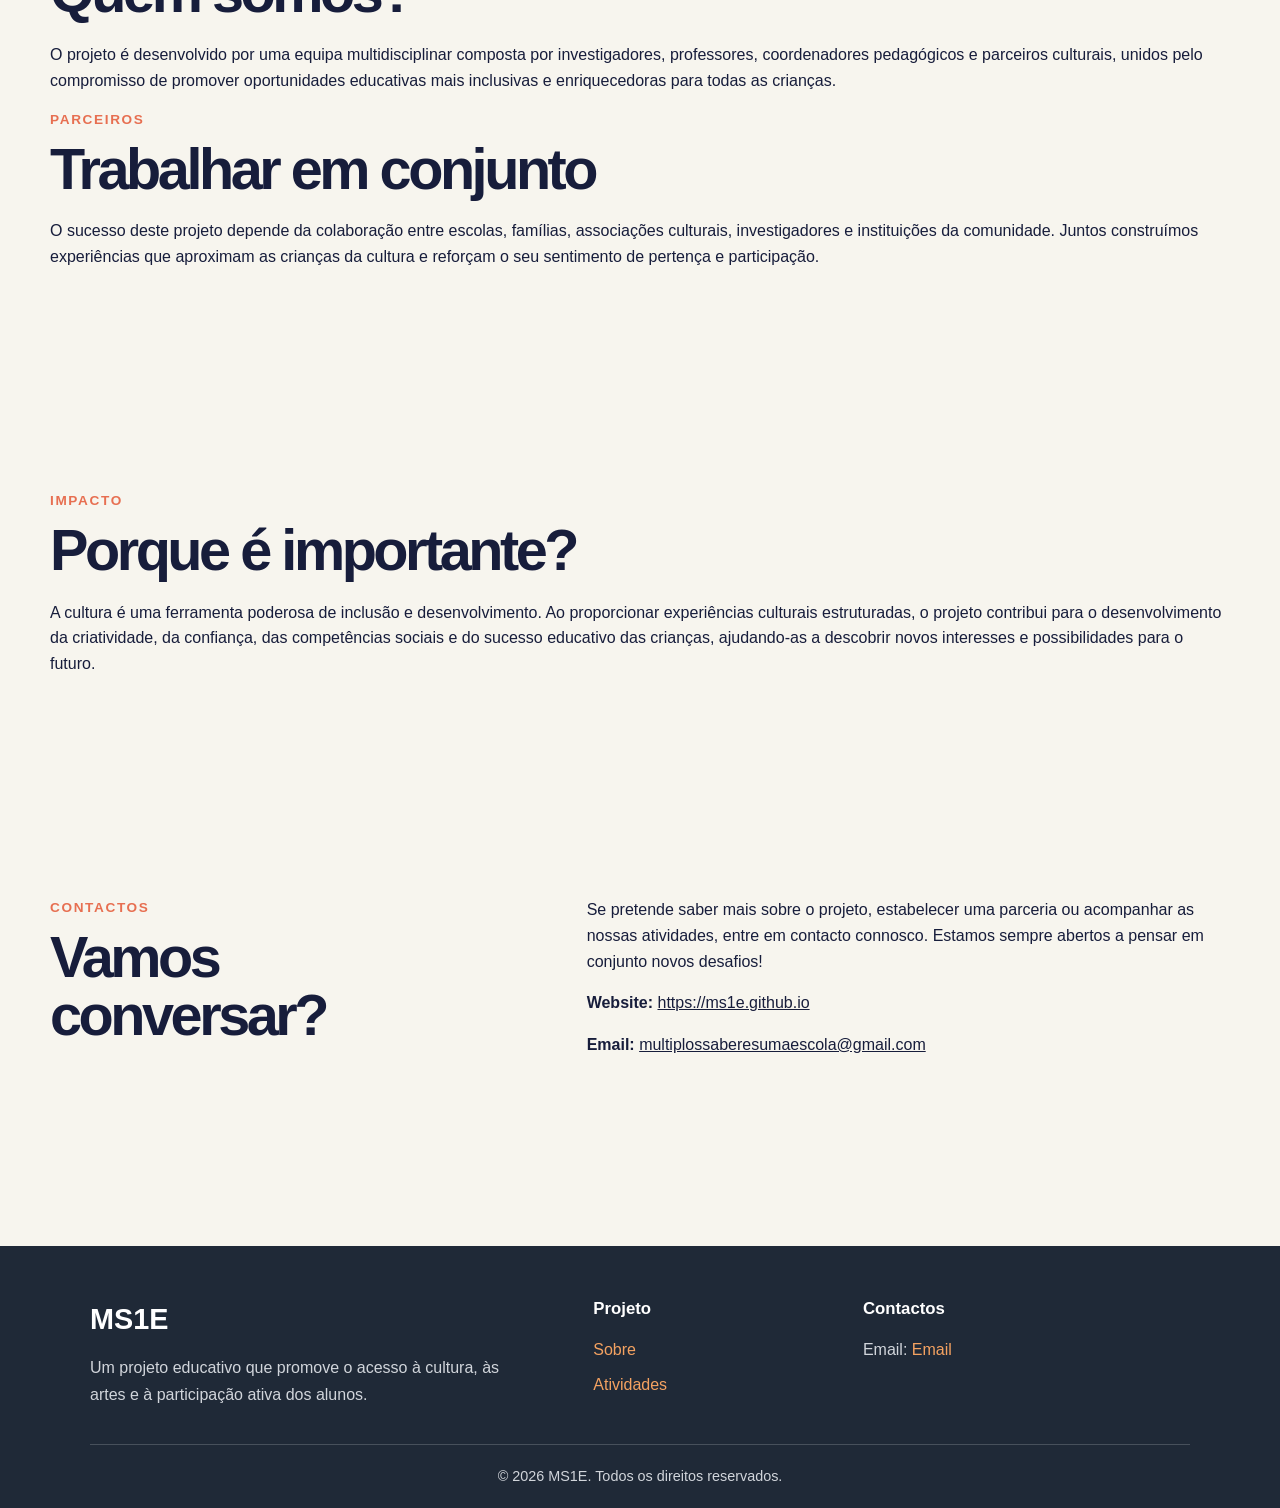
==== commit be85f74c: "Update index.html" ====
--- a/index.html
+++ b/index.html
@@ -269,21 +269,18 @@
       <h3>Projeto</h3>
       <ul>
         <li><a href="#sobre">Sobre</a></li>
-        <li><a href="#objetivos">Objetivos</a></li>
         <li><a href="#atividades">Atividades</a></li>
-        <li><a href="#contactos">Contactos</a></li>
       </ul>
     </div>
 
     <div class="footer-info">
       <h3>Contactos</h3>
-      <p>Email: <a href="mailto:geral@exemplo.pt">geral@exemplo.pt</a></p>
-      <p>Escola / Comunidade local</p>
+      <p>Email: <a href="mailto:multiplossaberesumaescola@gmail.com">Email</a></p>
     </div>
   </div>
 
   <div class="footer-bottom">
-    <p>&copy; 2025 MS1E. Todos os direitos reservados.</p>
+    <p>&copy; 2026 MS1E. Todos os direitos reservados.</p>
   </div>
 </footer>
 
--- a/styles.css
+++ b/styles.css
@@ -344,36 +344,96 @@
 .text-column {
   max-width: 760px;
   color: var(--muted);
+}
+
+ .site-footer {
+  background: #1f2937;
+  color: #ffffff;
+  padding: 50px 24px 20px;
+  margin-top: 70px;
+}
+
+.footer-container {
+  max-width: 1100px;
+  margin: 0 auto;
+  display: grid;
+  grid-template-columns: 2fr 1fr 1.4fr;
+  gap: 36px;
+  align-items: start;
+}
+
+.footer-brand h2 {
+  margin: 0 0 12px;
+  font-size: 1.8rem;
+  color: #ffffff;
+}
+
+.footer-brand p {
+  margin: 0;
+  color: #d1d5db;
+  line-height: 1.7;
+  max-width: 420px;
+}
+
+.footer-info h3 {
+  margin: 0 0 14px;
+  font-size: 1.05rem;
+  color: #ffffff;
+}
+
+.footer-info ul {
+  list-style: none;
+  margin: 0;
+  padding: 0;
+}
+
+.footer-info li {
+  margin-bottom: 10px;
+}
+
+.footer-info p {
+  margin: 0 0 10px;
+  color: #d1d5db;
+  line-height: 1.6;
+}
+
+.footer-info a,
+.footer-bottom a {
+  color: #f4a261;
+  text-decoration: none;
+}
+
+.footer-info a:hover,
+.footer-bottom a:hover {
+  text-decoration: underline;
+}
+
+.footer-bottom {
+  max-width: 1100px;
+  margin: 36px auto 0;
+  padding-top: 20px;
+  border-top: 1px solid rgba(255, 255, 255, 0.18);
+  text-align: center;
+}
+
+.footer-bottom p {
+  margin: 0;
+  color: #d1d5db;
+  font-size: 0.9rem;
+}
+
+/* Responsivo */
+@media (max-width: 800px) {
+  .footer-container {
+    grid-template-columns: 1fr;
+    gap: 28px;
+    text-align: left;
+  }
 
   .site-footer {
-  display: flex;
-  flex-direction: column;
-  align-items: center;
-  justify-content: center;
-  gap: 8px;
-  padding: 32px clamp(20px, 4vw, 52px);
-  background: var(--ink);
-  color: rgba(255, 255, 255, 0.78);
-  font-size: 0.9rem;
-  text-align: center;
-}
-
-.site-footer p {
-  margin: 0;
-}
-
-.site-footer a {
-  color: inherit;
-  text-decoration: none;
-}
-
-.site-footer a:hover {
-  text-decoration: underline;
-}
-  .section {
-  padding: 70px 24px;
-}
-
+    padding: 42px 20px 20px;
+  }
+}
 .section-heading {
   max-width: 900px;
   margin: 0 auto 40px;
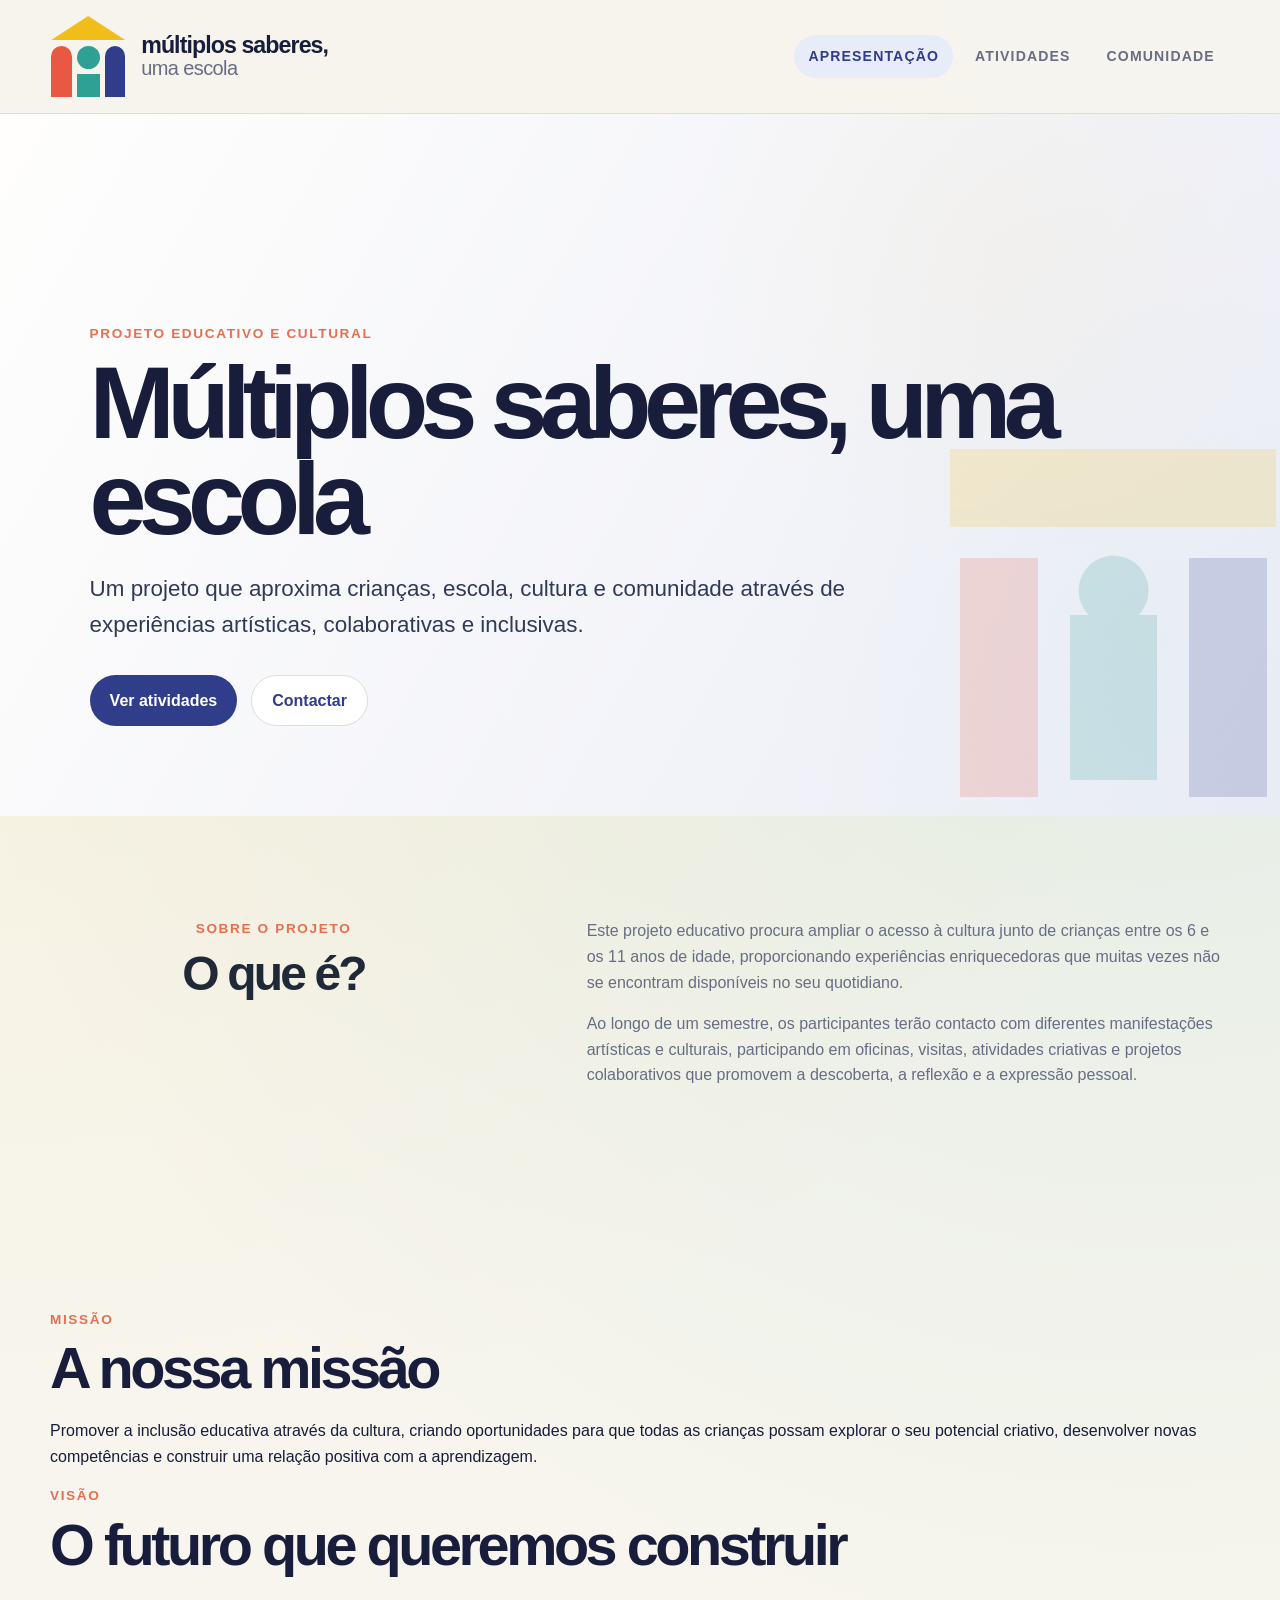
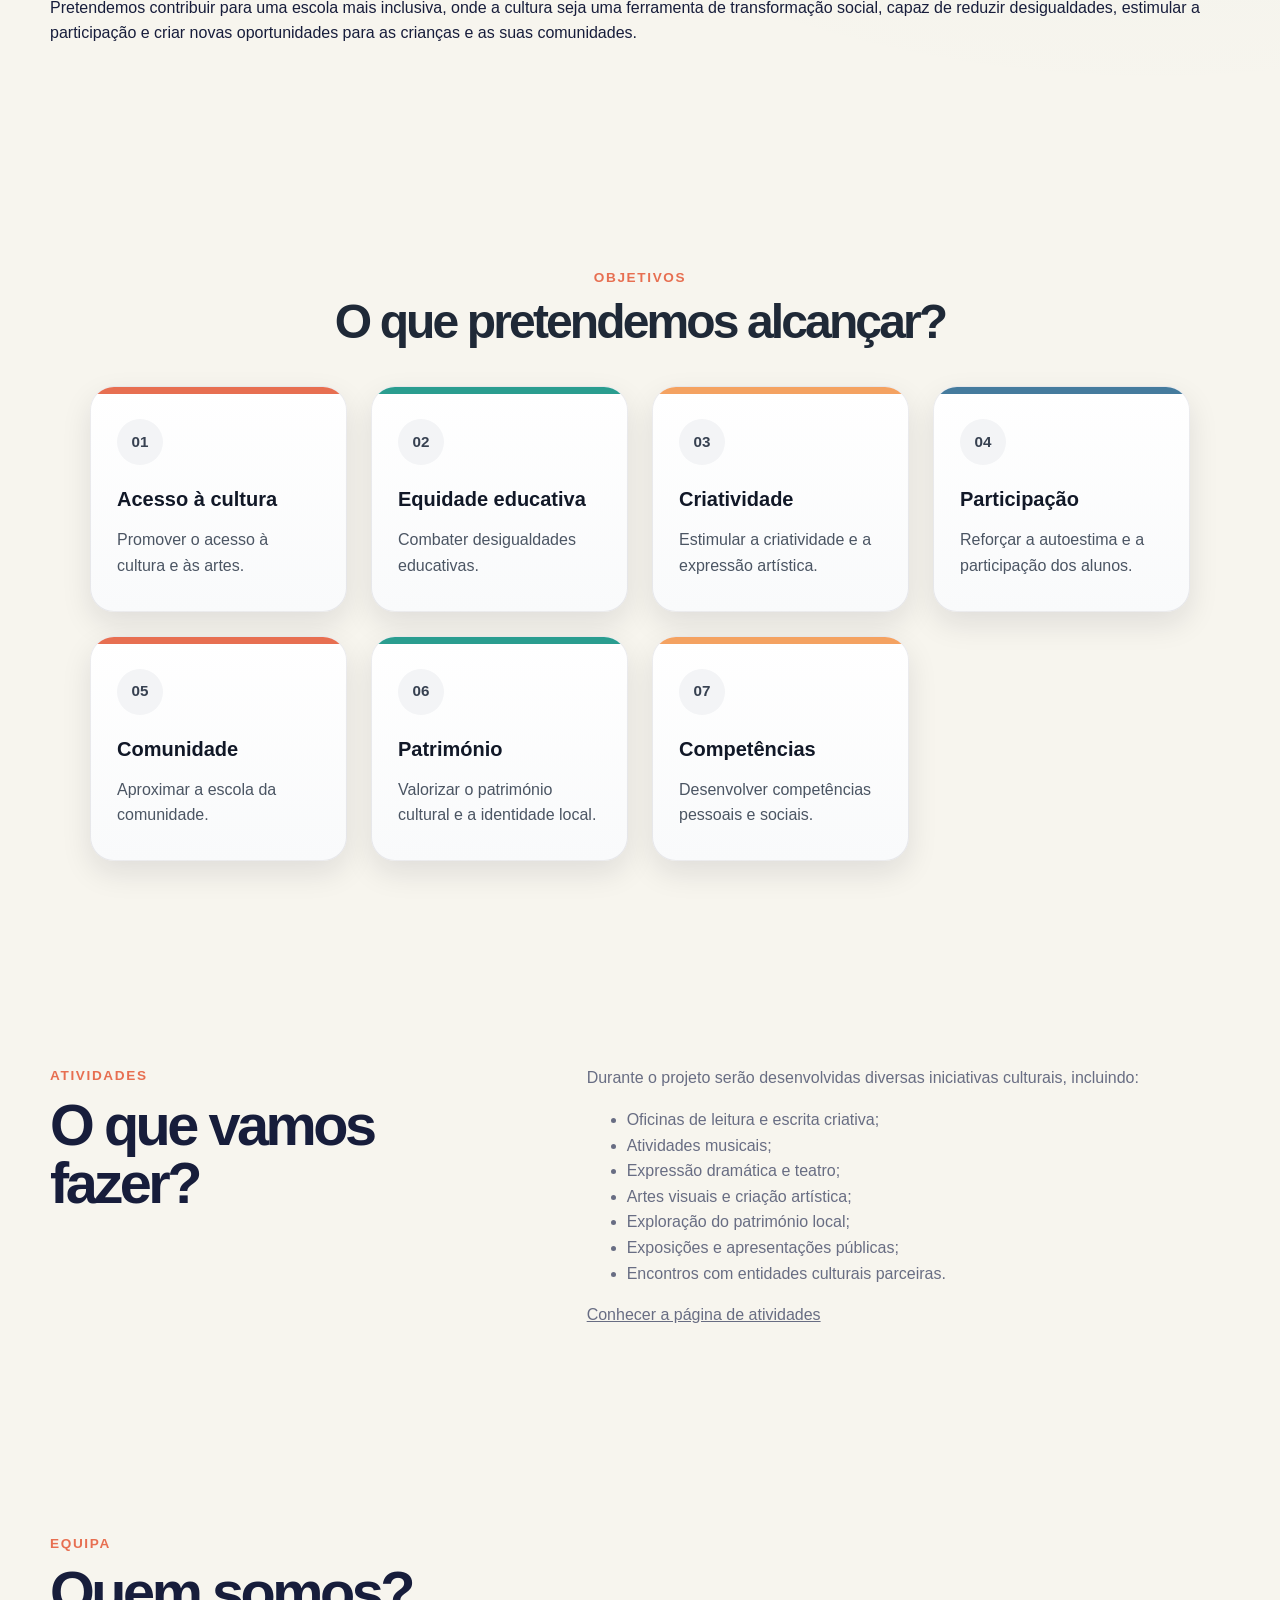
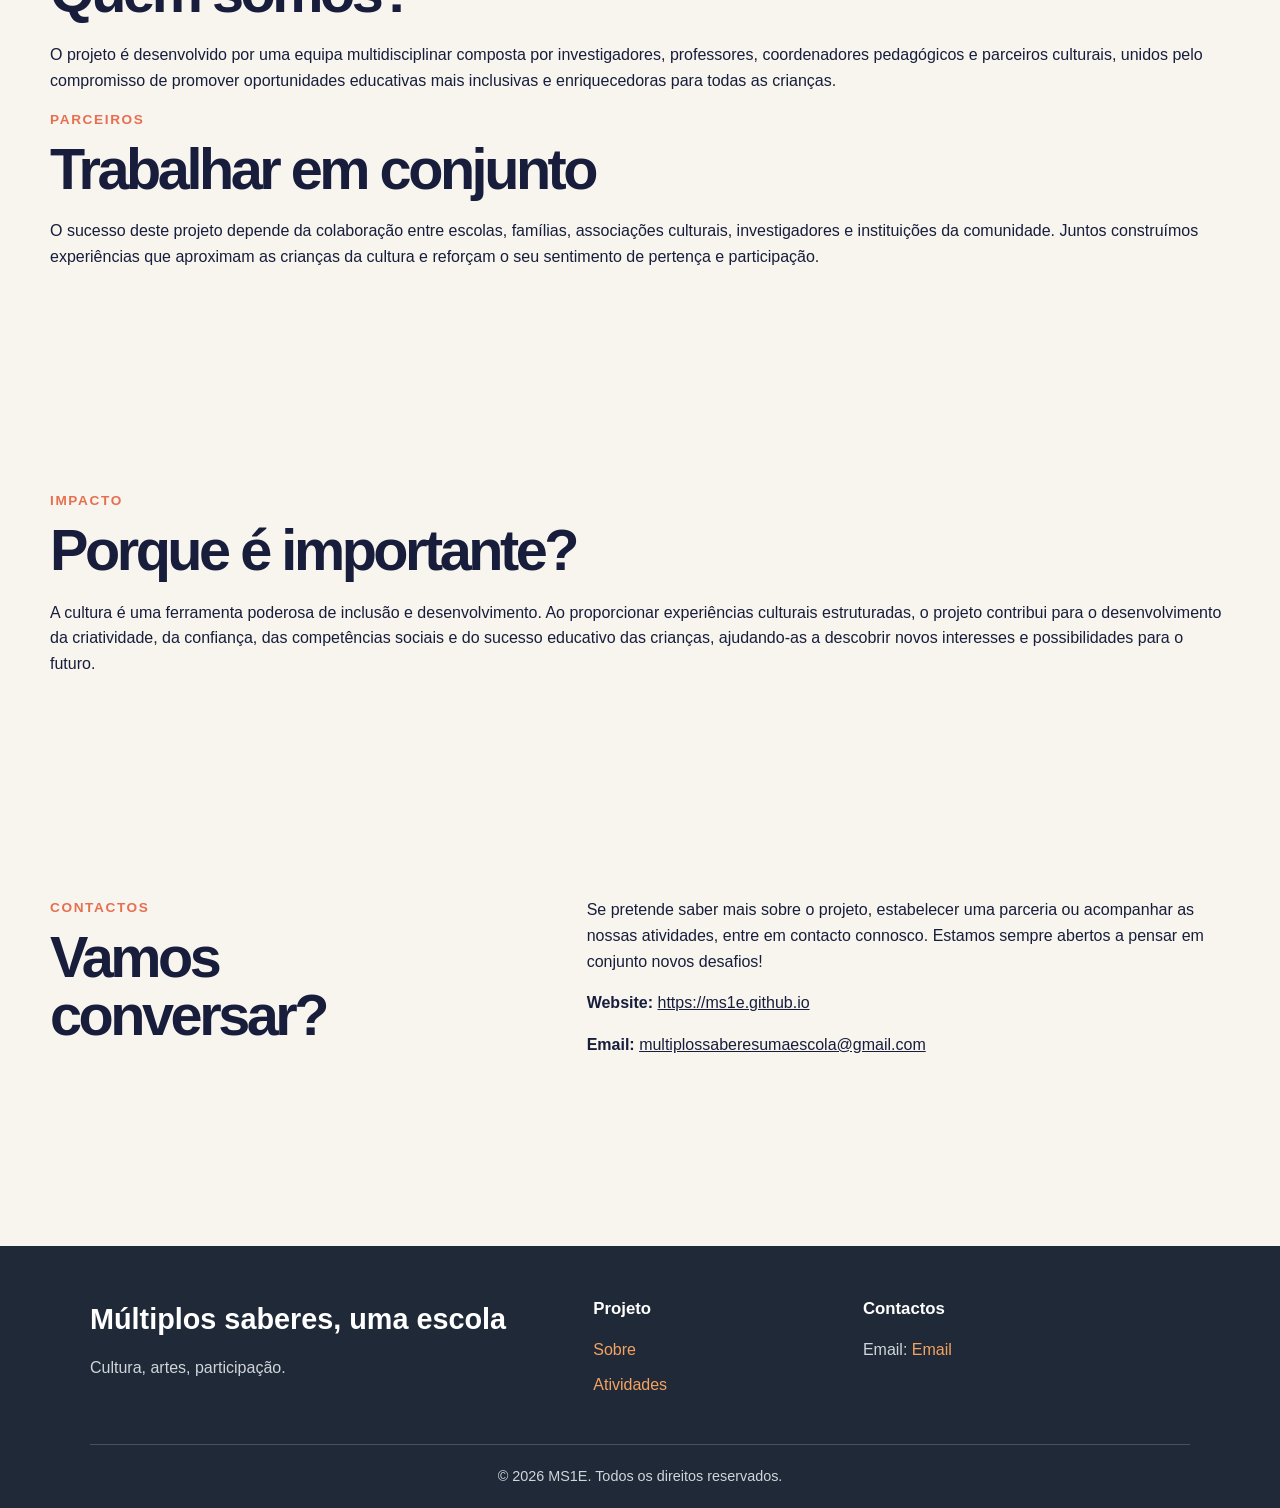
==== commit a43a2c93: "Update index.html" ====
--- a/index.html
+++ b/index.html
@@ -259,17 +259,17 @@
 <footer class="site-footer">
   <div class="footer-container">
     <div class="footer-brand">
-      <h2>MS1E</h2>
+      <h2>Múltiplos saberes, uma escola</h2>
       <p>
-        Um projeto educativo que promove o acesso à cultura, às artes e à participação ativa dos alunos.
+        Cultura, artes, participação.
       </p>
     </div>
 
     <div class="footer-info">
       <h3>Projeto</h3>
       <ul>
-        <li><a href="#sobre">Sobre</a></li>
-        <li><a href="#atividades">Atividades</a></li>
+        <li><a href="https://ms1e.github.io/index.html">Sobre</a></li>
+        <li><a href="https://ms1e.github.io/atividades.html">Atividades</a></li>
       </ul>
     </div>
 
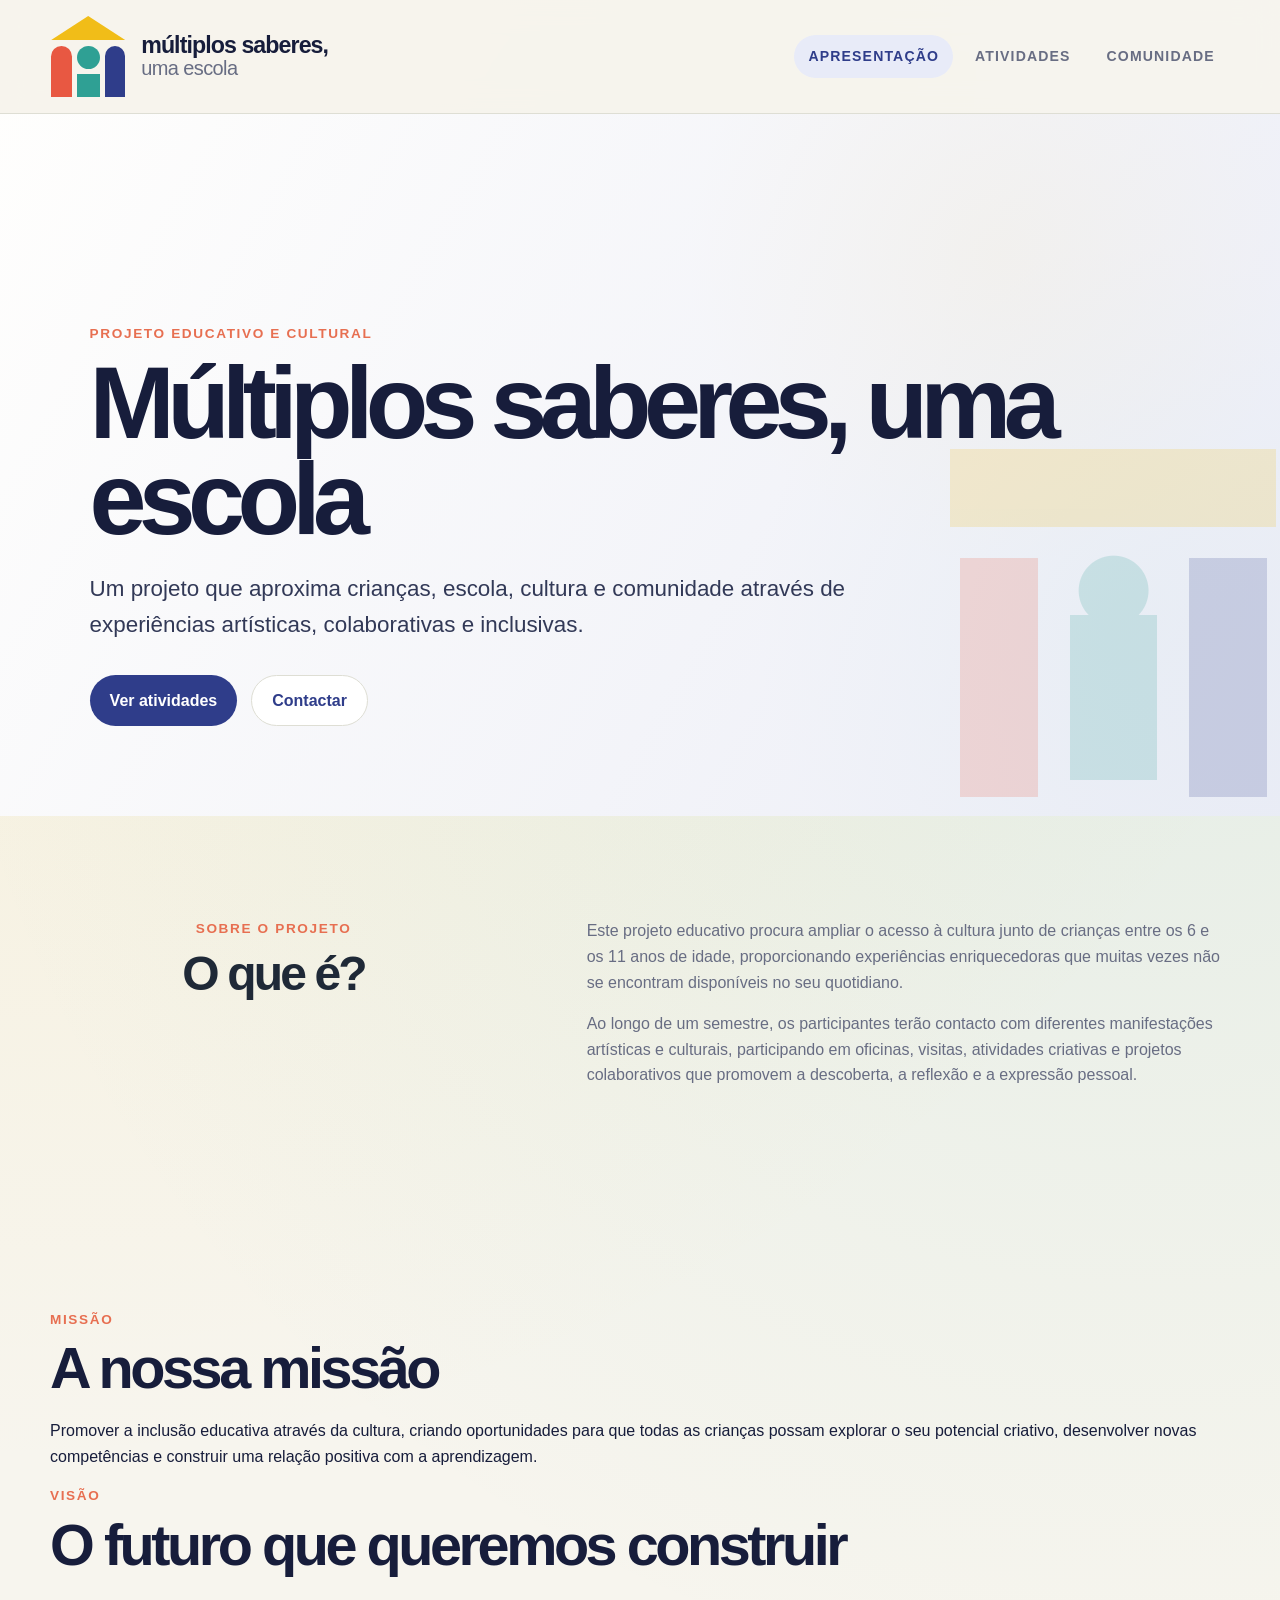
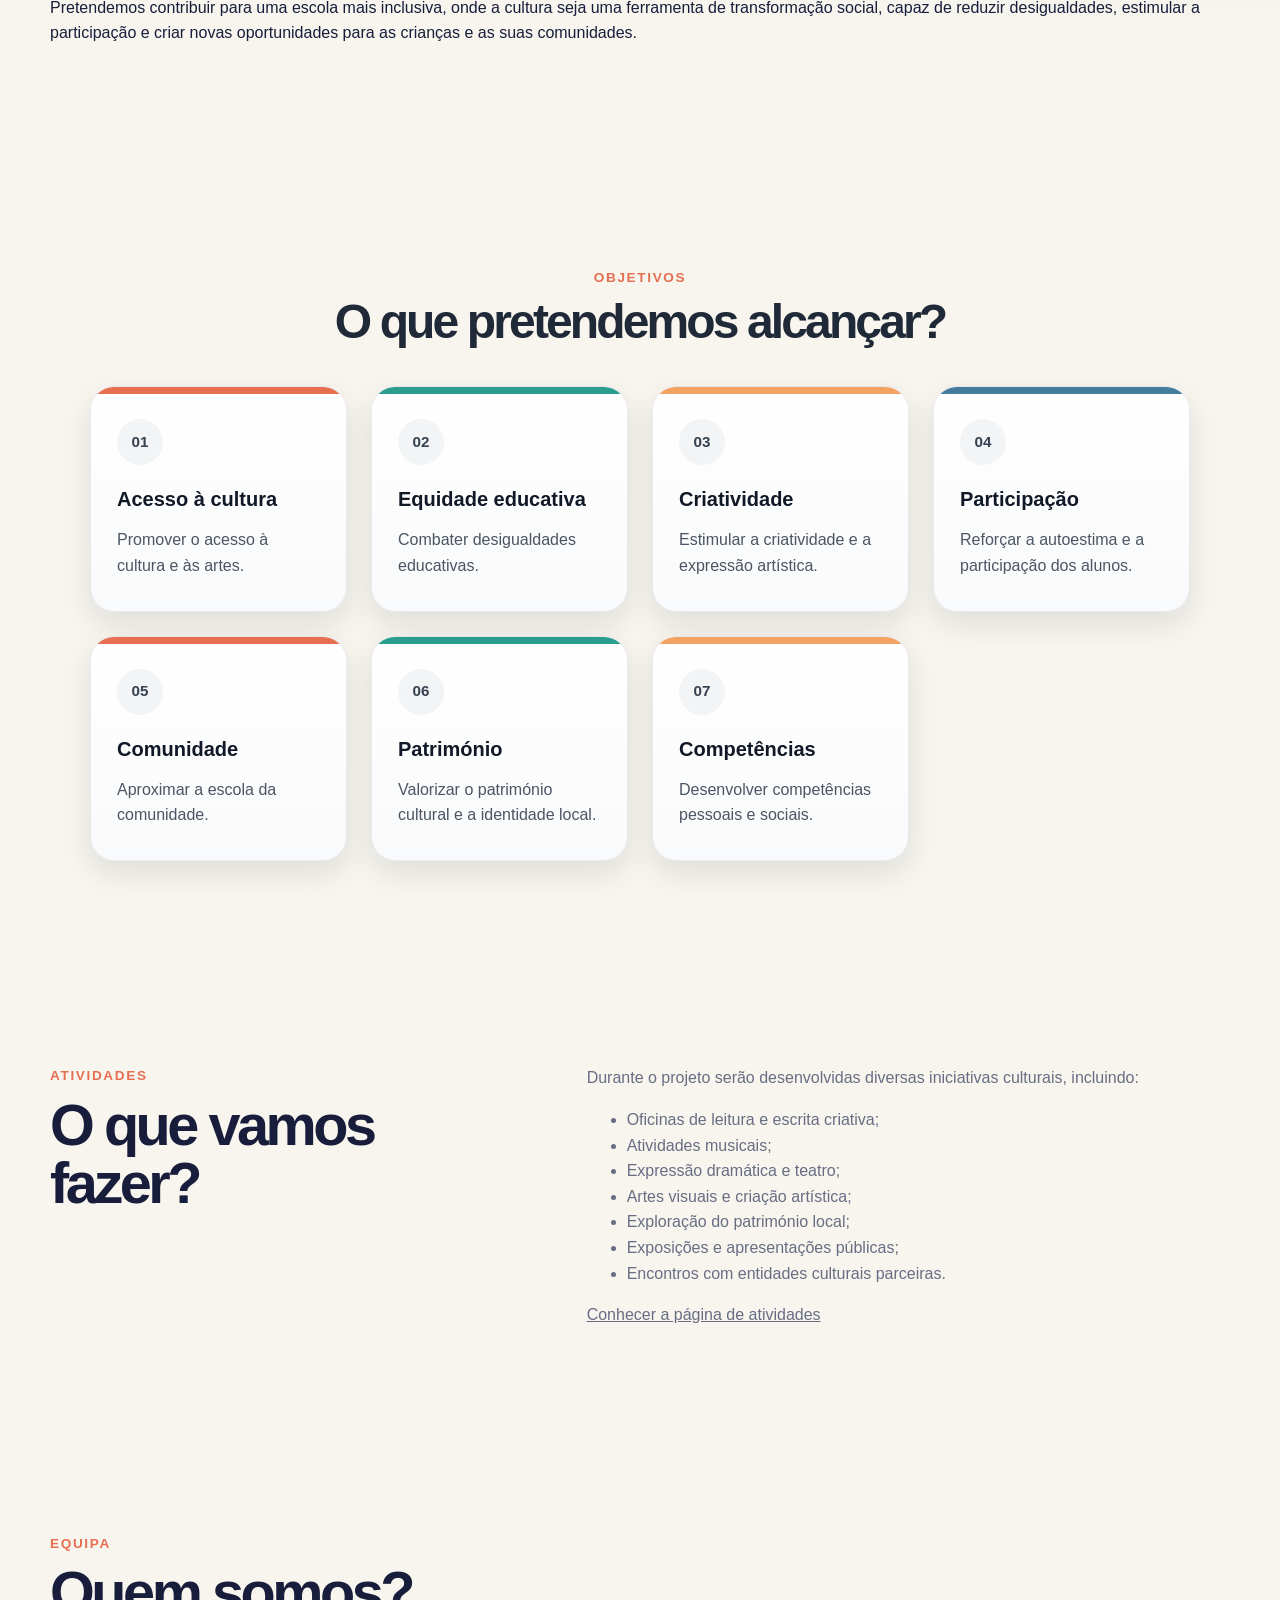
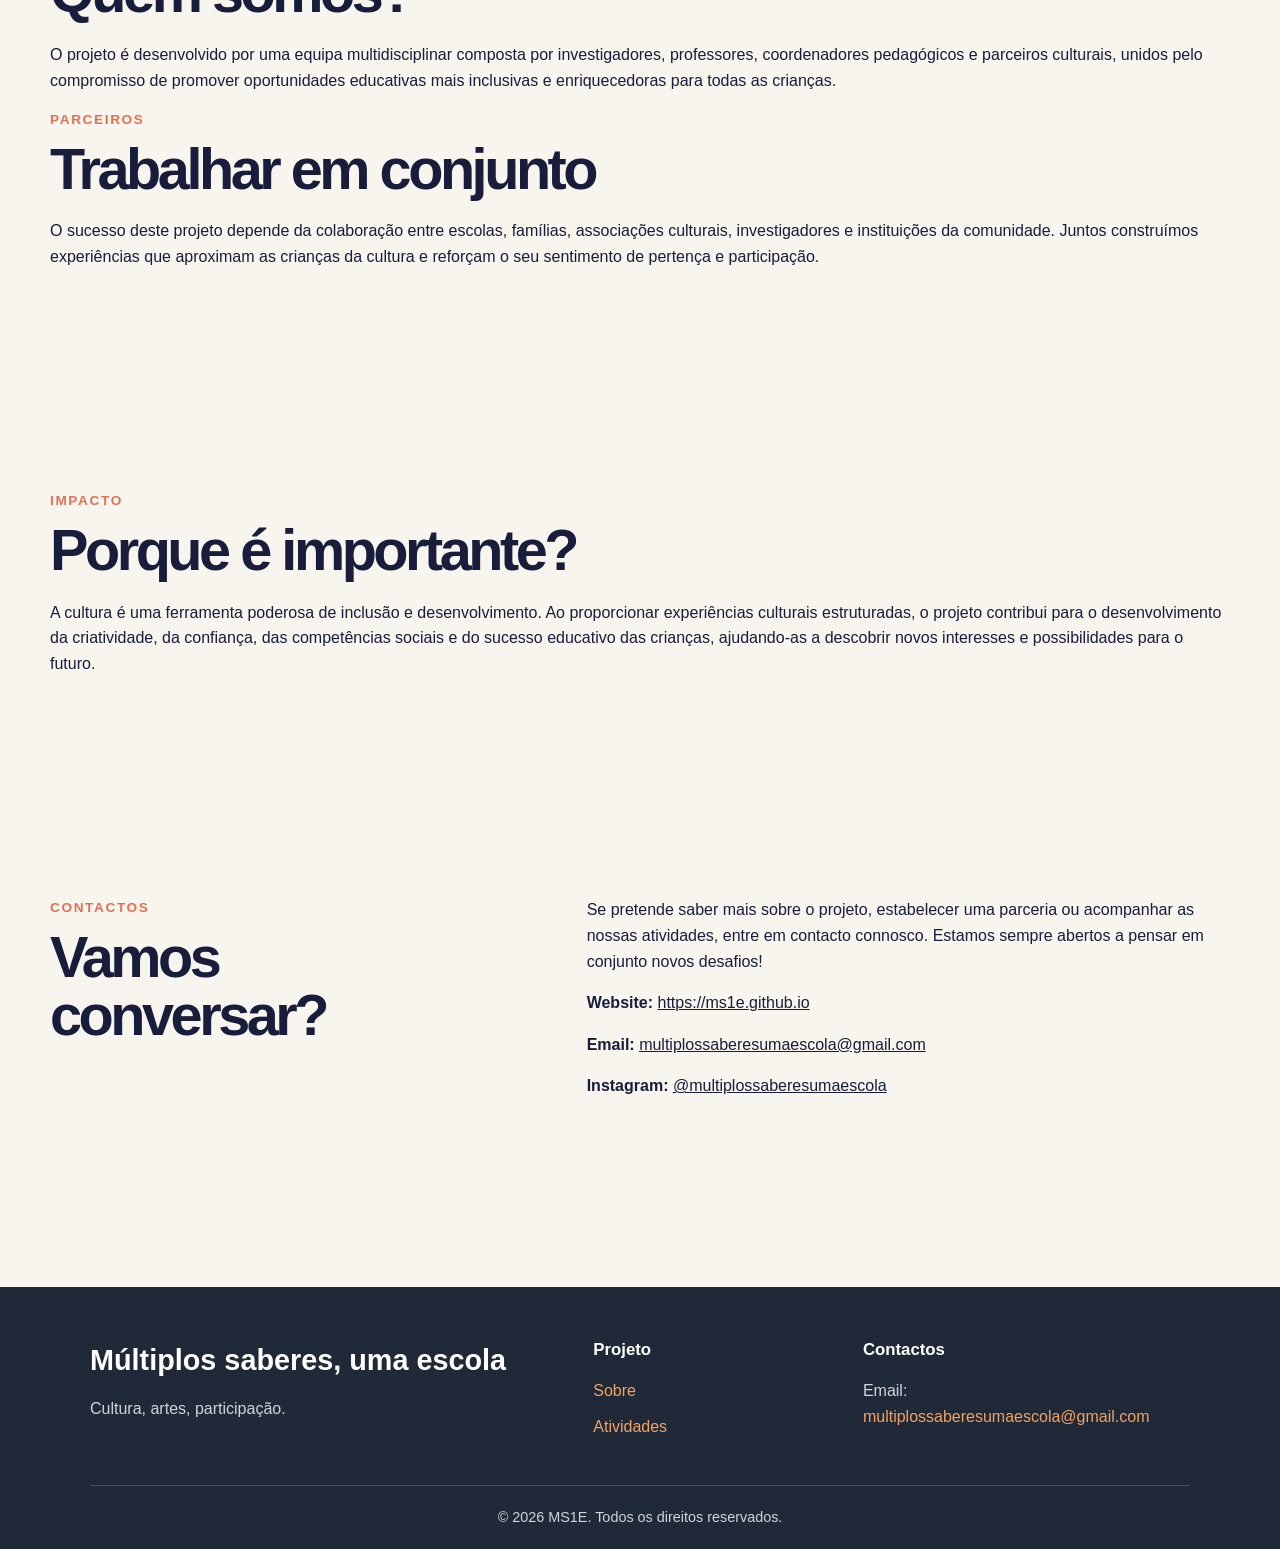
==== commit 295edd2f: "Update index.html" ====
--- a/index.html
+++ b/index.html
@@ -249,8 +249,12 @@
           <p>
             <strong>Email:</strong>
             <a href="mailto:multiplossaberesumaescola@gmail.com">multiplossaberesumaescola@gmail.com</a>
+            
           </p>
-         
+         <p>
+            <strong>Instagram:</strong>
+            <a href="https://www.instagram.com/multiplossaberesumaescola/">@multiplossaberesumaescola</a>
+          </p>
         </div>
       </div>
     </section>
@@ -275,7 +279,7 @@
 
     <div class="footer-info">
       <h3>Contactos</h3>
-      <p>Email: <a href="mailto:multiplossaberesumaescola@gmail.com">Email</a></p>
+      <p>Email: <a href="mailto:multiplossaberesumaescola@gmail.com">multiplossaberesumaescola@gmail.com</a></p>
     </div>
   </div>
 
